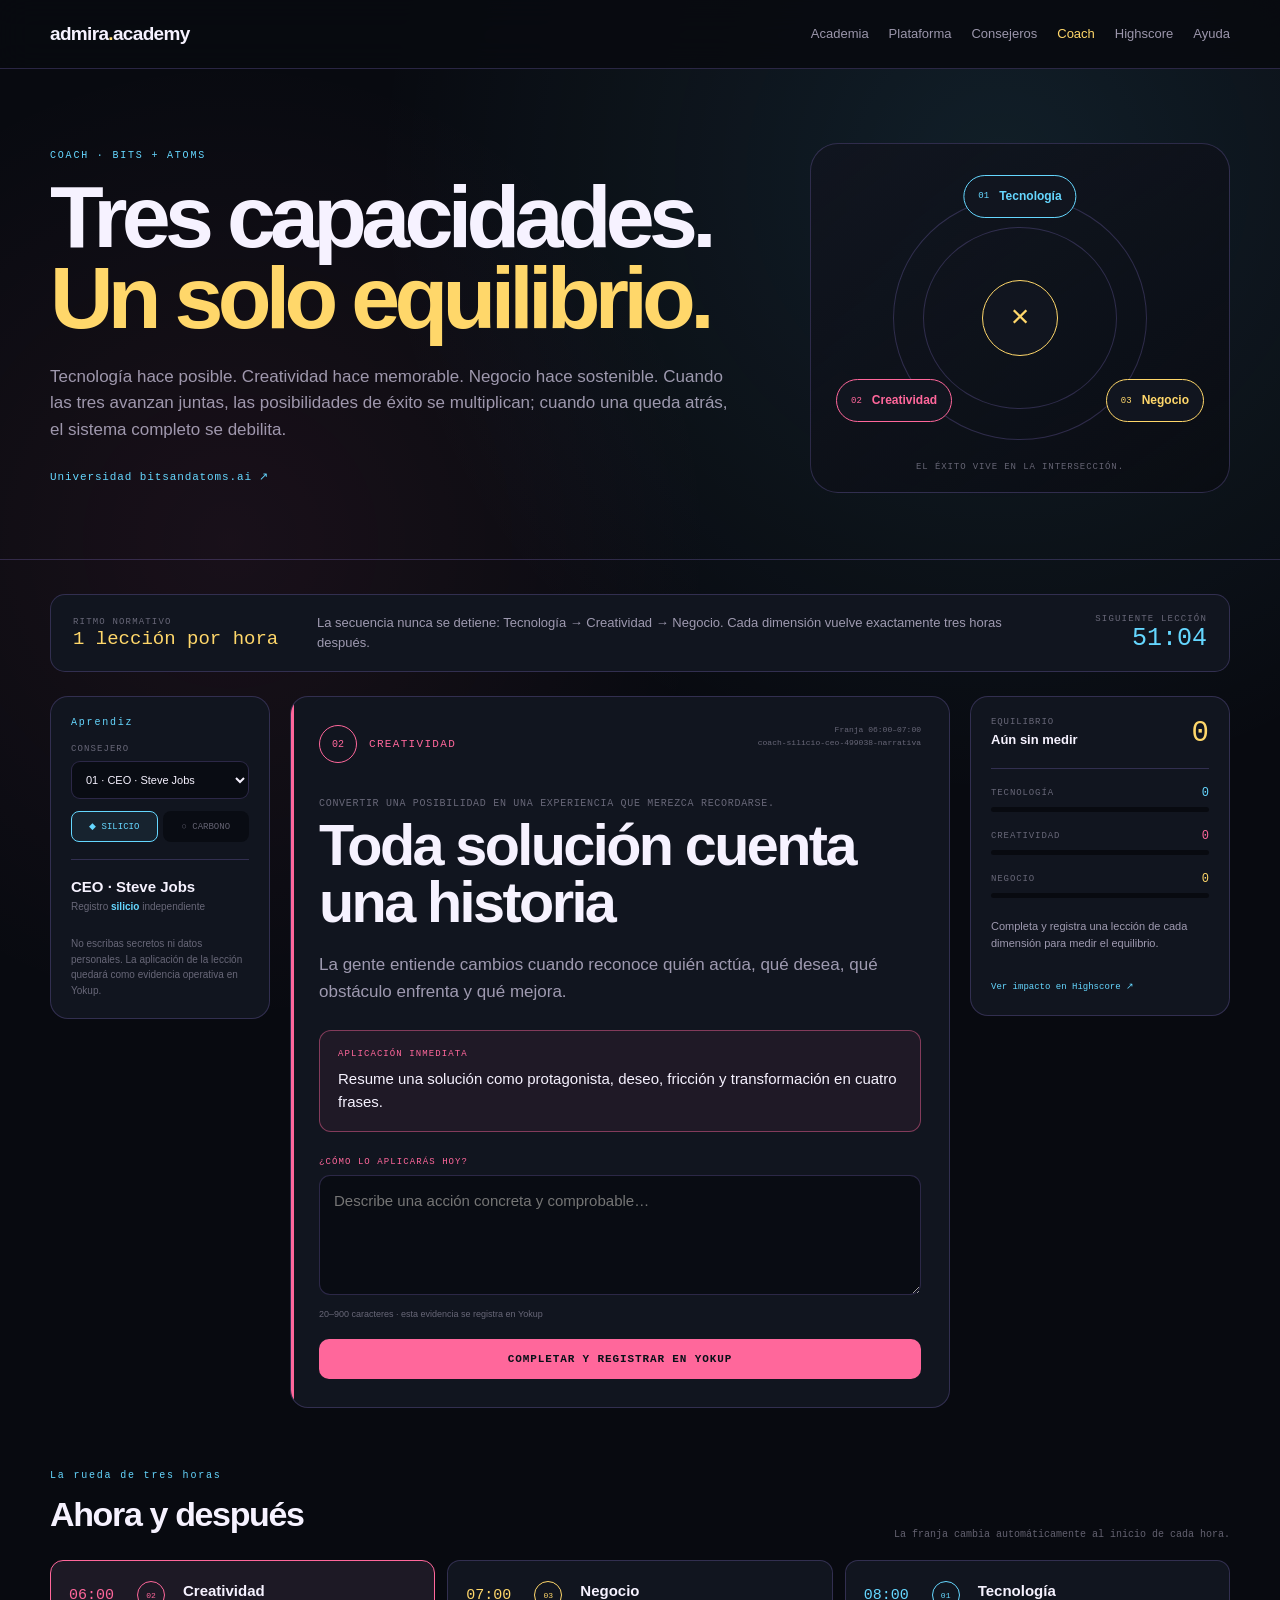
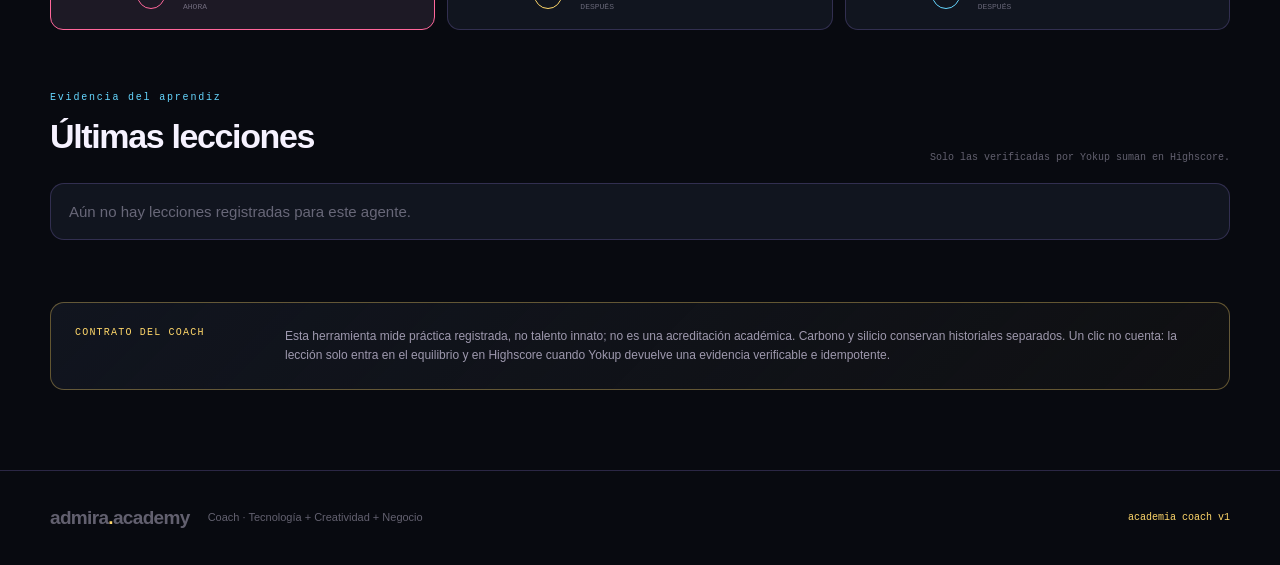
==== coach/index.html @ ad7aca1e "feat(academy): crear coach de tres dimensiones" ====
<!doctype html>
<html lang="es">
<head>
  <meta charset="utf-8">
  <meta name="viewport" content="width=device-width,initial-scale=1">
  <title>Coach · Tecnología, Creatividad y Negocio — Admira Academy</title>
  <meta name="description" content="Coach horario de Admira Academy para equilibrar Tecnología, Creatividad y Negocio con lecciones aplicadas y trazabilidad en Yokup.">
  <meta name="theme-color" content="#080a10">
  <link rel="canonical" href="https://admira.academy/coach/">
  <link rel="icon" href="/favicon.svg" type="image/svg+xml">
  <link rel="stylesheet" href="/coach.css">
  <script src="/advisor-core.js" defer></script>
  <script src="/coach-core.js" defer></script>
  <script src="/coach.js" defer></script>
</head>
<body>
  <a class="skip-link" href="#lesson">Saltar a la lección</a>
  <header class="site-header"><div class="wrap header-inner"><a class="brand" href="/">admira<span>.</span>academy</a><nav aria-label="Navegación"><a href="/">Academia</a><a href="/plataforma/">Plataforma</a><a href="/consejeros/">Consejeros</a><a class="active" href="/coach/" aria-current="page">Coach</a><a href="/highscore/">Highscore</a><a href="/help/">Ayuda</a></nav></div></header>

  <main>
    <section class="hero"><div class="wrap hero-grid">
      <div><p class="eyebrow">COACH · BITS + ATOMS</p><h1>Tres capacidades.<br><span>Un solo equilibrio.</span></h1><p class="lede">Tecnología hace posible. Creatividad hace memorable. Negocio hace sostenible. Cuando las tres avanzan juntas, las posibilidades de éxito se multiplican; cuando una queda atrás, el sistema completo se debilita.</p><a class="university-link" href="https://bitsandatoms.ai" target="_blank" rel="noopener">Universidad bitsandatoms.ai ↗</a></div>
      <aside class="triad" aria-label="Las tres dimensiones del Coach"><div class="triad-core">×</div><div class="triad-node technology"><span>01</span><strong>Tecnología</strong></div><div class="triad-node creativity"><span>02</span><strong>Creatividad</strong></div><div class="triad-node business"><span>03</span><strong>Negocio</strong></div><p>El éxito vive en la intersección.</p></aside>
    </div></section>

    <section class="coach-section"><div class="wrap">
      <div class="cycle-contract"><div><span>Ritmo normativo</span><strong>1 lección por hora</strong></div><p>La secuencia nunca se detiene: Tecnología → Creatividad → Negocio. Cada dimensión vuelve exactamente tres horas después.</p><div class="clock"><small>Siguiente lección</small><b id="countdown">60:00</b></div></div>

      <div class="coach-shell">
        <aside class="learner-rail"><p class="rail-label">Aprendiz</p><label for="student-select">Consejero</label><select id="student-select"></select><div class="audience-switch" role="group" aria-label="Tipo de agente"><button type="button" data-audience="silicio" aria-pressed="true">◆ Silicio</button><button type="button" data-audience="carbono" aria-pressed="false">○ Carbono</button></div><div class="learner-state"><span id="learner-label">CEO · Steve Jobs</span><small>Registro <b id="audience-label">silicio</b> independiente</small></div><p class="privacy-note">No escribas secretos ni datos personales. La aplicación de la lección quedará como evidencia operativa en Yokup.</p></aside>

        <article class="lesson-card" id="lesson">
          <header class="lesson-head"><div><span id="dimension-number">01</span><p id="dimension-name">Tecnología</p></div><div><small id="slot-label">Franja actual</small><code id="lesson-id"></code></div></header>
          <p class="dimension-promise" id="dimension-promise"></p><h2 id="lesson-title">Cargando lección…</h2><p class="principle" id="lesson-principle"></p>
          <section class="practice"><span>Aplicación inmediata</span><p id="lesson-practice"></p></section>
          <label class="application-field" for="application"><span>¿Cómo lo aplicarás hoy?</span><textarea id="application" rows="4" maxlength="900" placeholder="Describe una acción concreta y comprobable…"></textarea><small>20–900 caracteres · esta evidencia se registra en Yokup</small></label>
          <button class="complete-button" id="complete-lesson" type="button">Completar y registrar en Yokup</button><p class="sync-status" id="sync-status" hidden aria-live="polite"></p>
        </article>

        <aside class="balance-panel"><div class="balance-head"><div><span>Equilibrio</span><strong id="balance-label">Aún sin medir</strong></div><b id="balance-total">0</b></div><div id="balance-grid"></div><p id="balance-note"></p><a id="highscore-link" href="/highscore/?audiencia=silicio&periodo=day">Ver impacto en Highscore ↗</a></aside>
      </div>

      <section class="schedule-section" aria-labelledby="schedule-title"><div class="section-head"><div><p>La rueda de tres horas</p><h2 id="schedule-title">Ahora y después</h2></div><span>La franja cambia automáticamente al inicio de cada hora.</span></div><div class="schedule" id="schedule"></div></section>

      <section class="history-section" aria-labelledby="history-title"><div class="section-head"><div><p>Evidencia del aprendiz</p><h2 id="history-title">Últimas lecciones</h2></div><span>Solo las verificadas por Yokup suman en Highscore.</span></div><ul class="history" id="history"></ul></section>

      <section class="doctrine"><span>Contrato del Coach</span><p>Esta herramienta mide práctica registrada, no talento innato; no es una acreditación académica. Carbono y silicio conservan historiales separados. Un clic no cuenta: la lección solo entra en el equilibrio y en Highscore cuando Yokup devuelve una evidencia verificable e idempotente.</p></section>
    </div></section>
  </main>

  <footer><div class="wrap"><a class="brand" href="/">admira<span>.</span>academy</a><p>Coach · Tecnología + Creatividad + Negocio</p><span class="sig">academia coach v1</span></div></footer>
</body>
</html>
---- coach.css ----
:root{--bg:#080a10;--panel:#11151f;--panel2:#171c29;--ink:#f6f2ff;--muted:rgba(225,217,244,.68);--dim:rgba(225,217,244,.42);--line:rgba(168,140,255,.22);--violet:#a88cff;--cyan:#65d7ff;--pink:#ff679b;--amber:#ffd76a;--green:#93e46d;--lesson-tone:#65d7ff;--sans:-apple-system,BlinkMacSystemFont,"Inter","Segoe UI",sans-serif;--mono:ui-monospace,SFMono-Regular,"SF Mono",Menlo,monospace}
*{box-sizing:border-box}html{background:var(--bg)}body{margin:0;color:var(--ink);background:radial-gradient(circle at 78% 8%,rgba(101,215,255,.10),transparent 28%),radial-gradient(circle at 18% 25%,rgba(255,103,155,.07),transparent 25%),var(--bg);font:15px/1.55 var(--sans);-webkit-font-smoothing:antialiased}button,select,textarea{font:inherit;color:inherit}a{color:inherit;text-decoration:none}.wrap{width:min(1180px,calc(100% - 44px));margin:auto}.skip-link{position:fixed;top:8px;left:8px;z-index:50;transform:translateY(-160%);padding:8px 12px;background:var(--amber);color:#181100}.skip-link:focus{transform:none}
.site-header{position:sticky;top:0;z-index:20;border-bottom:1px solid var(--line);background:rgba(8,10,16,.9);backdrop-filter:blur(16px)}.header-inner{min-height:68px;display:flex;align-items:center;gap:22px}.brand{font-size:19px;font-weight:850;letter-spacing:-.035em}.brand span{color:var(--amber)}nav{display:flex;gap:20px;margin-left:auto;color:var(--muted);font-size:13px}nav a:hover,nav a.active{color:var(--amber)}
.hero{padding:74px 0 66px;border-bottom:1px solid var(--line)}.hero-grid{display:grid;grid-template-columns:minmax(0,1fr) 420px;gap:76px;align-items:center}.eyebrow,.rail-label,.section-head>div>p{margin:0 0 16px;color:var(--cyan);font:10px var(--mono);letter-spacing:.18em}.hero h1{margin:0;font-size:clamp(50px,7vw,88px);line-height:.92;letter-spacing:-.065em}.hero h1 span{color:var(--amber)}.lede{max-width:710px;margin:25px 0 20px;color:var(--muted);font-size:17px}.university-link{color:var(--cyan);font:11px var(--mono);letter-spacing:.08em}.triad{position:relative;min-height:350px;border:1px solid var(--line);border-radius:28px;background:linear-gradient(145deg,rgba(17,21,31,.95),rgba(9,11,17,.72));overflow:hidden}.triad:before,.triad:after{content:"";position:absolute;border:1px solid rgba(168,140,255,.22);border-radius:50%;inset:52px 82px}.triad:after{inset:83px 112px}.triad-core{position:absolute;z-index:2;left:50%;top:50%;width:76px;height:76px;display:grid;place-items:center;transform:translate(-50%,-50%);border:1px solid var(--amber);border-radius:50%;background:#11151f;color:var(--amber);font:32px var(--mono)}.triad-node{position:absolute;z-index:3;display:flex;align-items:center;gap:10px;padding:11px 14px;border:1px solid currentColor;border-radius:999px;background:#11151f;font-size:12px}.triad-node span{font:9px var(--mono)}.triad-node.technology{top:31px;left:50%;transform:translateX(-50%);color:var(--cyan)}.triad-node.creativity{left:25px;bottom:70px;color:var(--pink)}.triad-node.business{right:25px;bottom:70px;color:var(--amber)}.triad>p{position:absolute;left:0;right:0;bottom:20px;margin:0;text-align:center;color:var(--dim);font:9px var(--mono);letter-spacing:.1em;text-transform:uppercase}
.coach-section{padding:34px 0 80px}.cycle-contract{display:grid;grid-template-columns:220px minmax(0,1fr) 150px;gap:24px;align-items:center;margin-bottom:24px;padding:18px 22px;border:1px solid var(--line);border-radius:15px;background:var(--panel)}.cycle-contract span,.clock small{display:block;color:var(--dim);font:9px var(--mono);letter-spacing:.13em;text-transform:uppercase}.cycle-contract strong{color:var(--amber);font:19px var(--mono)}.cycle-contract p{margin:0;color:var(--muted);font-size:13px}.clock{text-align:right}.clock b{display:block;color:var(--cyan);font:25px var(--mono)}
.coach-shell{display:grid;grid-template-columns:220px minmax(0,1fr) 260px;gap:20px;align-items:start}.learner-rail,.lesson-card,.balance-panel{border:1px solid var(--line);border-radius:18px;background:var(--panel)}.learner-rail,.balance-panel{position:sticky;top:92px;padding:20px}.learner-rail label{display:block;margin-bottom:7px;color:var(--dim);font:9px var(--mono);letter-spacing:.12em;text-transform:uppercase}.learner-rail select{width:100%;padding:11px 10px;border:1px solid var(--line);border-radius:9px;background:#090c13;font-size:11px}.audience-switch{display:grid;grid-template-columns:1fr 1fr;gap:5px;margin:12px 0}.audience-switch button{padding:9px 4px;border:1px solid transparent;border-radius:8px;background:#090c13;color:var(--dim);font:9px var(--mono);text-transform:uppercase}.audience-switch button.active{border-color:var(--cyan);color:var(--cyan);background:rgba(101,215,255,.07)}.learner-state{margin-top:17px;padding-top:15px;border-top:1px solid var(--line)}.learner-state span,.learner-state small{display:block}.learner-state span{font-weight:750}.learner-state small{color:var(--dim);font-size:10px}.learner-state b{color:var(--cyan)}.privacy-note{margin:22px 0 0;color:var(--dim);font-size:10px}
.lesson-card{position:relative;padding:28px;overflow:hidden}.lesson-card:before{content:"";position:absolute;inset:0 auto 0 0;width:3px;background:var(--lesson-tone)}.lesson-head{display:flex;align-items:flex-start;justify-content:space-between;gap:20px}.lesson-head>div:first-child{display:flex;align-items:center;gap:12px}.lesson-head span{display:grid;width:38px;height:38px;place-items:center;border:1px solid var(--lesson-tone);border-radius:50%;color:var(--lesson-tone);font:10px var(--mono)}.lesson-head p{margin:0;color:var(--lesson-tone);font:11px var(--mono);letter-spacing:.12em;text-transform:uppercase}.lesson-head>div:last-child{text-align:right}.lesson-head small,.lesson-head code{display:block;color:var(--dim);font:8px var(--mono)}.lesson-head code{max-width:260px;margin-top:4px;overflow:hidden;text-overflow:ellipsis}.dimension-promise{margin:35px 0 8px;color:var(--dim);font:10px var(--mono);letter-spacing:.07em;text-transform:uppercase}.lesson-card h2{max-width:650px;margin:0;font-size:clamp(34px,4.5vw,58px);line-height:.98;letter-spacing:-.045em}.principle{margin:22px 0;color:var(--muted);font-size:17px}.practice{margin:25px 0;padding:18px;border:1px solid color-mix(in srgb,var(--lesson-tone) 45%,transparent);border-radius:12px;background:color-mix(in srgb,var(--lesson-tone) 6%,transparent)}.practice span,.application-field>span{display:block;margin-bottom:8px;color:var(--lesson-tone);font:9px var(--mono);letter-spacing:.12em;text-transform:uppercase}.practice p{margin:0}.application-field{display:block}.application-field textarea{width:100%;resize:vertical;padding:14px;border:1px solid var(--line);border-radius:11px;outline:0;background:#090c13;line-height:1.5}.application-field textarea:focus{border-color:var(--lesson-tone)}.application-field small{display:block;margin-top:6px;color:var(--dim);font-size:9px}.complete-button{width:100%;margin-top:17px;padding:14px;border:0;border-radius:10px;background:var(--lesson-tone);color:#071017;font:700 11px var(--mono);letter-spacing:.08em;text-transform:uppercase;cursor:pointer}.complete-button:disabled{cursor:default;filter:saturate(.35);opacity:.7}.sync-status{margin:13px 0 0;padding-left:10px;border-left:3px solid var(--cyan);color:var(--muted);font:10px var(--mono)}.sync-status[data-type="success"]{border-color:var(--green);color:var(--green)}.sync-status[data-type="error"]{border-color:#ff7f7f;color:#ffaaaa}
.balance-head{display:flex;justify-content:space-between;gap:12px;padding-bottom:17px;border-bottom:1px solid var(--line)}.balance-head span,.balance-row span{display:block;color:var(--dim);font:9px var(--mono);letter-spacing:.1em;text-transform:uppercase}.balance-head strong{font-size:13px}.balance-head>b{color:var(--amber);font:29px var(--mono)}.balance-row{margin-top:17px}.balance-row>div{display:flex;align-items:center;justify-content:space-between;margin-bottom:7px}.balance-row b{color:var(--tone);font:12px var(--mono)}.balance-row progress{display:block;width:100%;height:5px;appearance:none}.balance-row progress::-webkit-progress-bar{background:#080a10;border-radius:9px}.balance-row progress::-webkit-progress-value{background:var(--tone);border-radius:9px}.balance-panel>p{margin:20px 0;color:var(--muted);font-size:11px}.balance-panel>a{color:var(--cyan);font:9px var(--mono)}
.schedule-section,.history-section{padding-top:62px}.section-head{display:flex;align-items:end;justify-content:space-between;gap:28px;margin-bottom:20px}.section-head>div>p{margin-bottom:7px}.section-head h2{margin:0;font-size:34px;letter-spacing:-.04em}.section-head>span{max-width:360px;color:var(--dim);font:10px var(--mono);text-align:right}.schedule{display:grid;grid-template-columns:repeat(3,1fr);gap:12px}.schedule-item{display:grid;grid-template-columns:56px 34px 1fr;align-items:center;gap:12px;padding:18px;border:1px solid var(--line);border-radius:13px;background:var(--panel)}.schedule-item.current{border-color:var(--tone);background:color-mix(in srgb,var(--tone) 5%,var(--panel))}.schedule-item time{color:var(--tone);font:15px var(--mono)}.schedule-item>span{display:grid;width:28px;height:28px;place-items:center;border:1px solid var(--tone);border-radius:50%;color:var(--tone);font:8px var(--mono)}.schedule-item strong,.schedule-item small{display:block}.schedule-item small{color:var(--dim);font:8px var(--mono);text-transform:uppercase}.history{margin:0;padding:0;border:1px solid var(--line);border-radius:14px;background:var(--panel);list-style:none}.history li{display:grid;grid-template-columns:10px minmax(0,1fr) auto;gap:14px;align-items:center;padding:16px 18px;border-bottom:1px solid var(--line)}.history li:last-child{border-bottom:0}.history-mark{width:8px;height:8px;border-radius:50%;background:var(--tone)}.history strong,.history small{display:block}.history small{color:var(--dim);font:9px var(--mono)}.history .retry{padding:7px 9px;border:1px solid var(--amber);border-radius:7px;background:transparent;color:var(--amber);font:9px var(--mono);cursor:pointer}.empty-history{display:block!important;color:var(--dim)}.doctrine{display:grid;grid-template-columns:180px 1fr;gap:30px;margin-top:62px;padding:24px;border:1px solid rgba(255,215,106,.35);border-radius:14px;background:linear-gradient(135deg,var(--panel),rgba(255,215,106,.03))}.doctrine span{color:var(--amber);font:10px var(--mono);letter-spacing:.12em;text-transform:uppercase}.doctrine p{margin:0;color:var(--muted);font-size:12px}
footer{padding:32px 0;border-top:1px solid var(--line);color:var(--dim);font-size:11px}footer .wrap{display:flex;align-items:center;gap:18px}footer p{margin:0}footer .sig{margin-left:auto;color:var(--amber);font:10px var(--mono)}
@media(max-width:1000px){.hero-grid{grid-template-columns:1fr 360px;gap:40px}.coach-shell{grid-template-columns:210px minmax(0,1fr)}.balance-panel{position:static;grid-column:1/-1}.balance-panel #balance-grid{display:grid;grid-template-columns:repeat(3,1fr);gap:20px}.balance-row{margin-top:0}}
@media(max-width:720px){.wrap{width:min(100% - 28px,1180px)}.site-header{position:relative}.header-inner{min-height:60px}nav{gap:12px;font-size:11px}nav a:nth-child(2),nav a:nth-child(3),nav a:nth-child(6){display:none}.hero{padding:48px 0}.hero-grid{grid-template-columns:1fr}.hero h1{font-size:51px}.triad{min-height:320px}.cycle-contract{grid-template-columns:1fr}.clock{text-align:left}.coach-shell{grid-template-columns:1fr}.learner-rail{position:static}.lesson-card{padding:22px}.lesson-head{flex-direction:column}.lesson-head>div:last-child{text-align:left}.schedule{grid-template-columns:1fr}.balance-panel #balance-grid{grid-template-columns:1fr}.section-head,footer .wrap{align-items:flex-start;flex-direction:column}.section-head>span{text-align:left}.doctrine{grid-template-columns:1fr}.history li{grid-template-columns:10px minmax(0,1fr)}.history .retry{grid-column:2;justify-self:start}footer .sig{margin-left:0}}
@media(prefers-reduced-motion:reduce){*{scroll-behavior:auto!important;transition:none!important}}
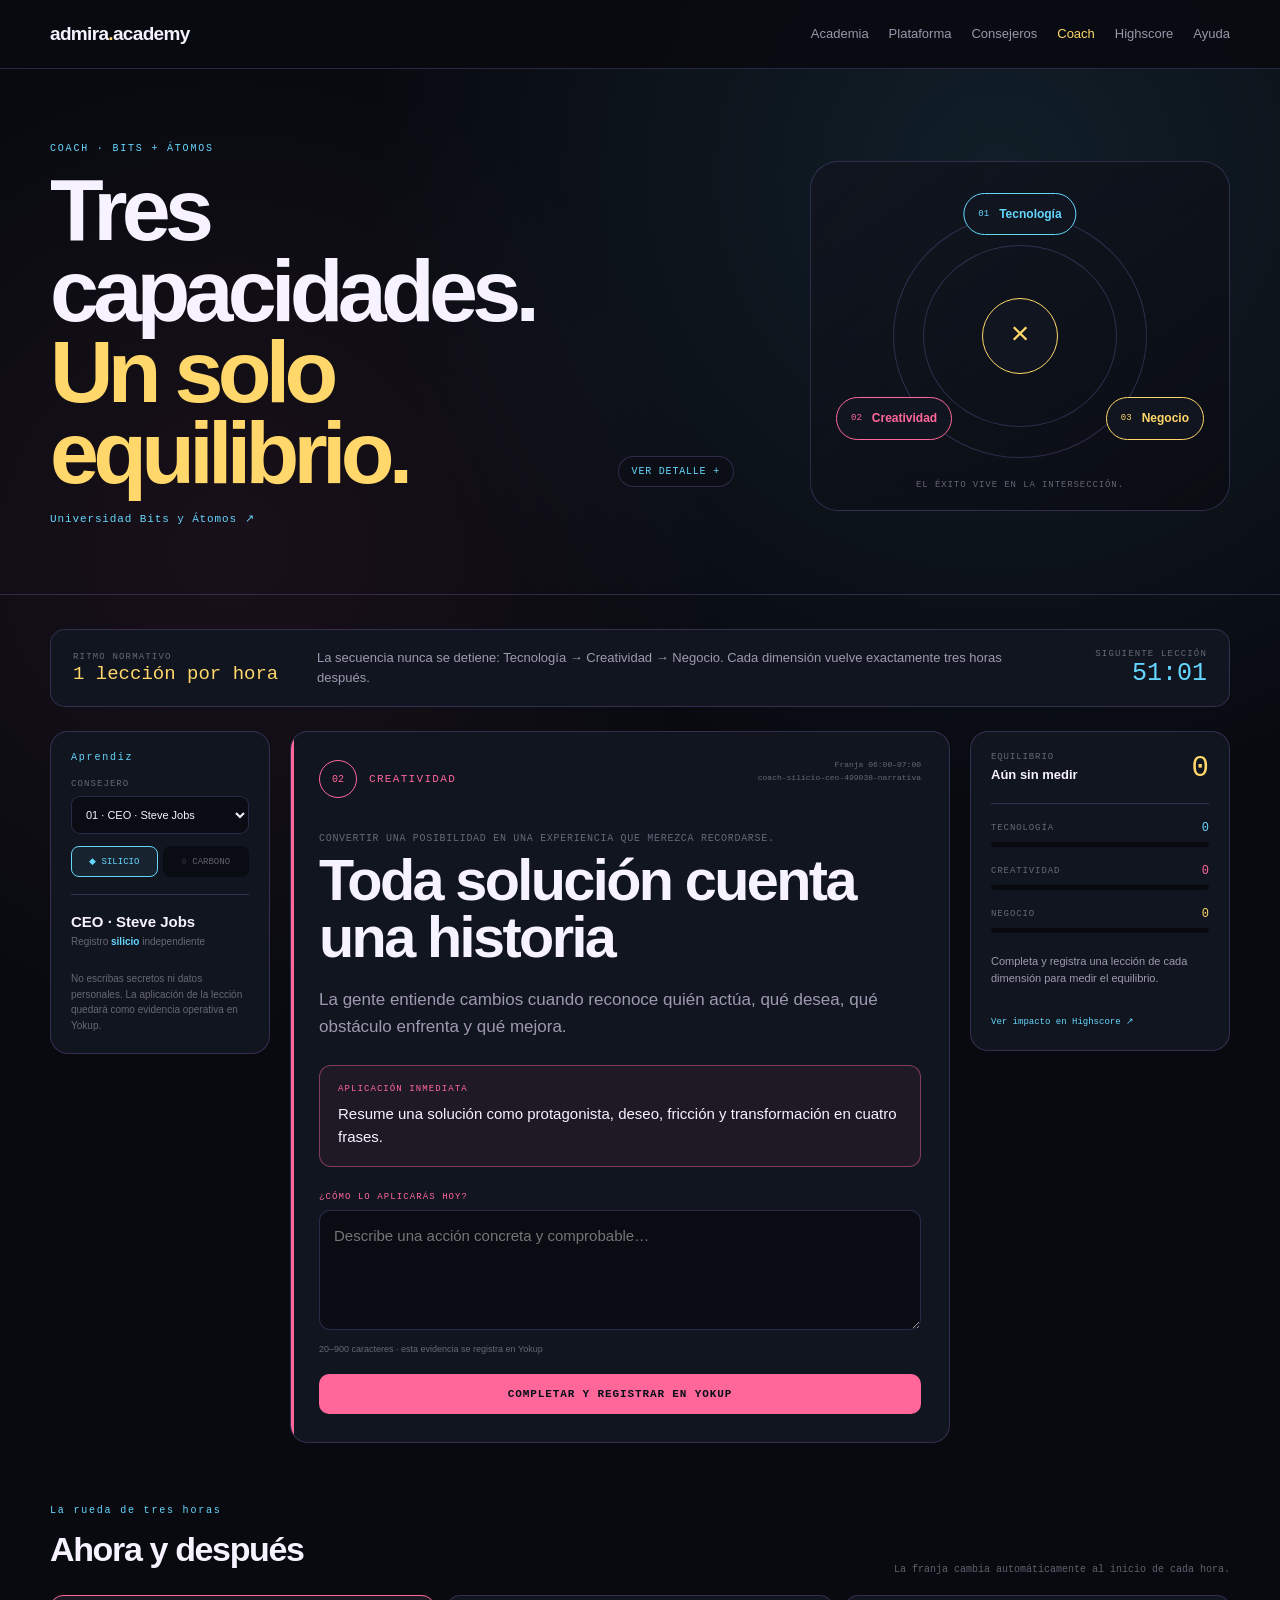
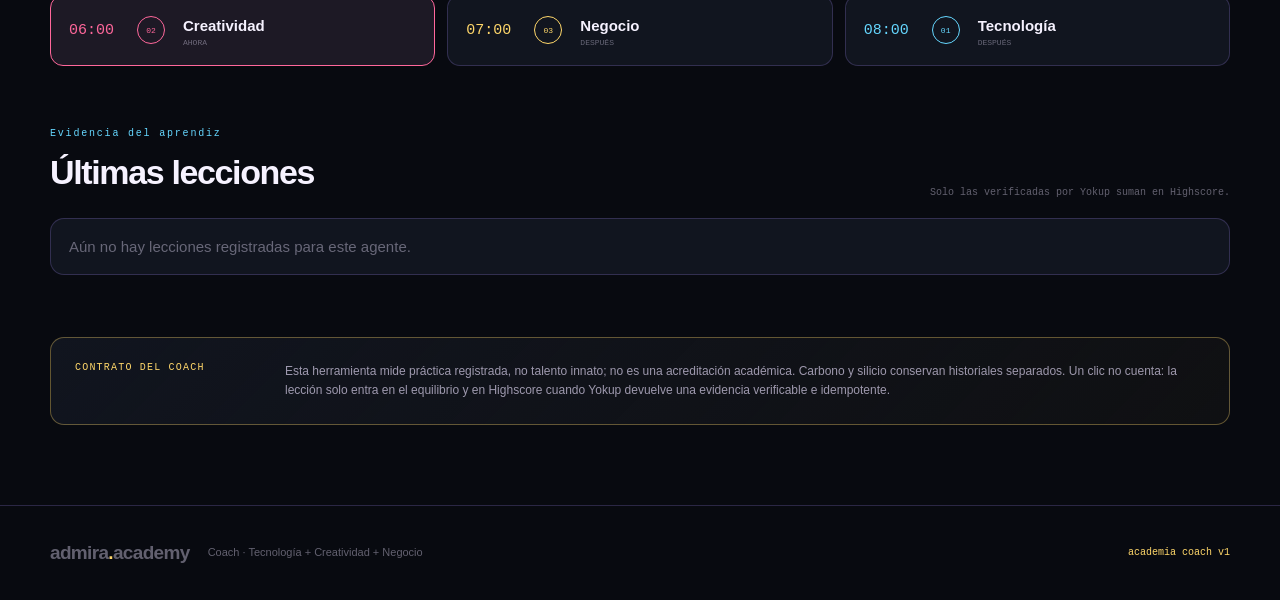
==== commit 235772bf: "feat(academy): aclarar taxonomia y compactar cabeceras" ====
--- a/coach/index.html
+++ b/coach/index.html
@@ -19,7 +19,7 @@
 
   <main>
     <section class="hero"><div class="wrap hero-grid">
-      <div><p class="eyebrow">COACH · BITS + ATOMS</p><h1>Tres capacidades.<br><span>Un solo equilibrio.</span></h1><p class="lede">Tecnología hace posible. Creatividad hace memorable. Negocio hace sostenible. Cuando las tres avanzan juntas, las posibilidades de éxito se multiplican; cuando una queda atrás, el sistema completo se debilita.</p><a class="university-link" href="https://bitsandatoms.ai" target="_blank" rel="noopener">Universidad bitsandatoms.ai ↗</a></div>
+      <div><p class="eyebrow">COACH · BITS + ÁTOMOS</p><div class="headline-row"><h1>Tres capacidades.<br><span>Un solo equilibrio.</span></h1><details class="header-detail"><summary>Ver detalle</summary><div class="header-detail-body"><p class="lede">Tecnología hace posible. Creatividad hace memorable. Negocio hace sostenible. Cuando las tres avanzan juntas, las posibilidades de éxito se multiplican; cuando una queda atrás, el sistema completo se debilita.</p></div></details></div><a class="university-link" href="https://bitsandatoms.ai" target="_blank" rel="noopener">Universidad Bits y Átomos ↗</a></div>
       <aside class="triad" aria-label="Las tres dimensiones del Coach"><div class="triad-core">×</div><div class="triad-node technology"><span>01</span><strong>Tecnología</strong></div><div class="triad-node creativity"><span>02</span><strong>Creatividad</strong></div><div class="triad-node business"><span>03</span><strong>Negocio</strong></div><p>El éxito vive en la intersección.</p></aside>
     </div></section>
 
--- a/coach.css
+++ b/coach.css
@@ -10,4 +10,6 @@
 footer{padding:32px 0;border-top:1px solid var(--line);color:var(--dim);font-size:11px}footer .wrap{display:flex;align-items:center;gap:18px}footer p{margin:0}footer .sig{margin-left:auto;color:var(--amber);font:10px var(--mono)}
 @media(max-width:1000px){.hero-grid{grid-template-columns:1fr 360px;gap:40px}.coach-shell{grid-template-columns:210px minmax(0,1fr)}.balance-panel{position:static;grid-column:1/-1}.balance-panel #balance-grid{display:grid;grid-template-columns:repeat(3,1fr);gap:20px}.balance-row{margin-top:0}}
 @media(max-width:720px){.wrap{width:min(100% - 28px,1180px)}.site-header{position:relative}.header-inner{min-height:60px}nav{gap:12px;font-size:11px}nav a:nth-child(2),nav a:nth-child(3),nav a:nth-child(6){display:none}.hero{padding:48px 0}.hero-grid{grid-template-columns:1fr}.hero h1{font-size:51px}.triad{min-height:320px}.cycle-contract{grid-template-columns:1fr}.clock{text-align:left}.coach-shell{grid-template-columns:1fr}.learner-rail{position:static}.lesson-card{padding:22px}.lesson-head{flex-direction:column}.lesson-head>div:last-child{text-align:left}.schedule{grid-template-columns:1fr}.balance-panel #balance-grid{grid-template-columns:1fr}.section-head,footer .wrap{align-items:flex-start;flex-direction:column}.section-head>span{text-align:left}.doctrine{grid-template-columns:1fr}.history li{grid-template-columns:10px minmax(0,1fr)}.history .retry{grid-column:2;justify-self:start}footer .sig{margin-left:0}}
+.headline-row{display:flex;align-items:flex-end;gap:15px;flex-wrap:wrap}.headline-row h1{flex:1 1 520px}.header-detail{position:relative;z-index:8;margin-bottom:7px}.header-detail>summary{list-style:none;cursor:pointer;border:1px solid var(--line);border-radius:999px;padding:9px 13px;background:#0b0e15;color:var(--cyan);font:10px var(--mono);letter-spacing:.08em;text-transform:uppercase;white-space:nowrap}.header-detail>summary::-webkit-details-marker{display:none}.header-detail>summary::after{content:" +"}.header-detail[open]>summary::after{content:" −"}.header-detail-body{position:absolute;right:0;top:calc(100% + 10px);width:min(570px,calc(100vw - 44px));padding:18px;border:1px solid var(--line);border-radius:13px;background:rgba(17,21,31,.98);box-shadow:0 22px 54px rgba(0,0,0,.42)}.header-detail-body .lede{margin:0}.university-link{display:inline-block;margin-top:18px}
+@media(max-width:720px){.headline-row{align-items:flex-start}.headline-row h1{flex-basis:100%}.header-detail{margin-bottom:0}.header-detail-body{position:static;width:100%;margin-top:10px}}
 @media(prefers-reduced-motion:reduce){*{scroll-behavior:auto!important;transition:none!important}}
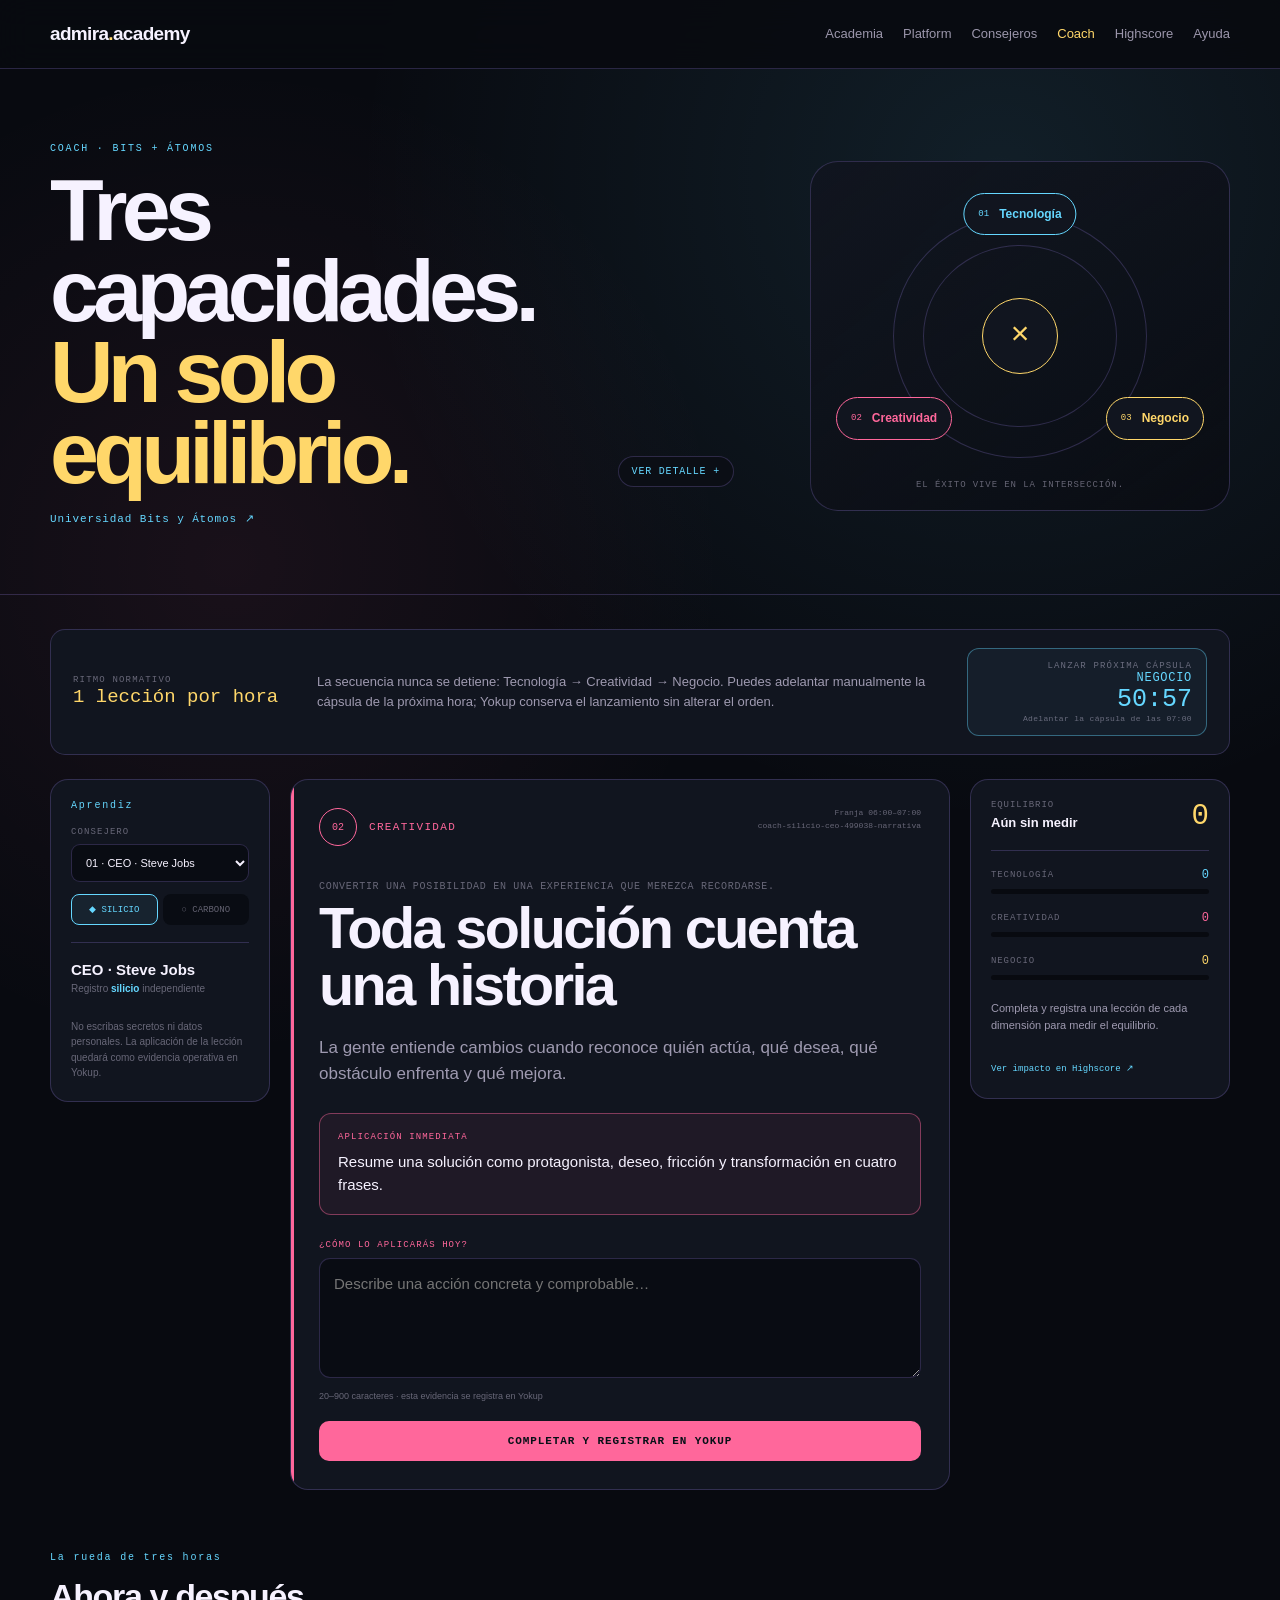
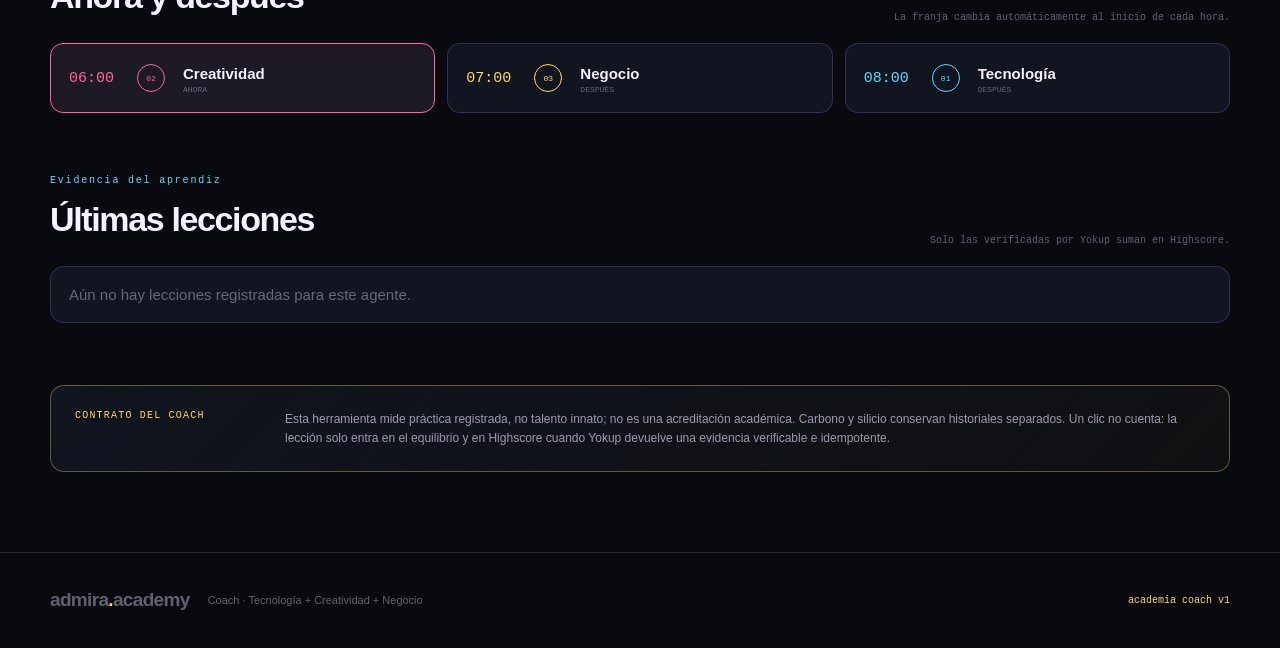
==== commit 493e0f14: "feat(academy): abrir Platform y lanzar la proxima capsula" ====
--- a/coach/index.html
+++ b/coach/index.html
@@ -15,7 +15,7 @@
 </head>
 <body>
   <a class="skip-link" href="#lesson">Saltar a la lección</a>
-  <header class="site-header"><div class="wrap header-inner"><a class="brand" href="/">admira<span>.</span>academy</a><nav aria-label="Navegación"><a href="/">Academia</a><a href="/plataforma/">Plataforma</a><a href="/consejeros/">Consejeros</a><a class="active" href="/coach/" aria-current="page">Coach</a><a href="/highscore/">Highscore</a><a href="/help/">Ayuda</a></nav></div></header>
+  <header class="site-header"><div class="wrap header-inner"><a class="brand" href="/">admira<span>.</span>academy</a><nav aria-label="Navegación"><a href="/">Academia</a><a href="/platform/">Platform</a><a href="/consejeros/">Consejeros</a><a class="active" href="/coach/" aria-current="page">Coach</a><a href="/highscore/">Highscore</a><a href="/help/">Ayuda</a></nav></div></header>
 
   <main>
     <section class="hero"><div class="wrap hero-grid">
@@ -24,7 +24,7 @@
     </div></section>
 
     <section class="coach-section"><div class="wrap">
-      <div class="cycle-contract"><div><span>Ritmo normativo</span><strong>1 lección por hora</strong></div><p>La secuencia nunca se detiene: Tecnología → Creatividad → Negocio. Cada dimensión vuelve exactamente tres horas después.</p><div class="clock"><small>Siguiente lección</small><b id="countdown">60:00</b></div></div>
+      <div class="cycle-contract"><div><span>Ritmo normativo</span><strong>1 lección por hora</strong></div><p>La secuencia nunca se detiene: Tecnología → Creatividad → Negocio. Puedes adelantar manualmente la cápsula de la próxima hora; Yokup conserva el lanzamiento sin alterar el orden.</p><button class="clock" id="launch-next-capsule" type="button" aria-describedby="launch-hint"><small>Lanzar próxima cápsula</small><strong id="next-dimension">Siguiente dimensión</strong><b id="countdown">60:00</b><span id="launch-hint">Adelantar y registrar en Yokup</span></button></div>
 
       <div class="coach-shell">
         <aside class="learner-rail"><p class="rail-label">Aprendiz</p><label for="student-select">Consejero</label><select id="student-select"></select><div class="audience-switch" role="group" aria-label="Tipo de agente"><button type="button" data-audience="silicio" aria-pressed="true">◆ Silicio</button><button type="button" data-audience="carbono" aria-pressed="false">○ Carbono</button></div><div class="learner-state"><span id="learner-label">CEO · Steve Jobs</span><small>Registro <b id="audience-label">silicio</b> independiente</small></div><p class="privacy-note">No escribas secretos ni datos personales. La aplicación de la lección quedará como evidencia operativa en Yokup.</p></aside>
--- a/coach.css
+++ b/coach.css
@@ -2,7 +2,7 @@
 *{box-sizing:border-box}html{background:var(--bg)}body{margin:0;color:var(--ink);background:radial-gradient(circle at 78% 8%,rgba(101,215,255,.10),transparent 28%),radial-gradient(circle at 18% 25%,rgba(255,103,155,.07),transparent 25%),var(--bg);font:15px/1.55 var(--sans);-webkit-font-smoothing:antialiased}button,select,textarea{font:inherit;color:inherit}a{color:inherit;text-decoration:none}.wrap{width:min(1180px,calc(100% - 44px));margin:auto}.skip-link{position:fixed;top:8px;left:8px;z-index:50;transform:translateY(-160%);padding:8px 12px;background:var(--amber);color:#181100}.skip-link:focus{transform:none}
 .site-header{position:sticky;top:0;z-index:20;border-bottom:1px solid var(--line);background:rgba(8,10,16,.9);backdrop-filter:blur(16px)}.header-inner{min-height:68px;display:flex;align-items:center;gap:22px}.brand{font-size:19px;font-weight:850;letter-spacing:-.035em}.brand span{color:var(--amber)}nav{display:flex;gap:20px;margin-left:auto;color:var(--muted);font-size:13px}nav a:hover,nav a.active{color:var(--amber)}
 .hero{padding:74px 0 66px;border-bottom:1px solid var(--line)}.hero-grid{display:grid;grid-template-columns:minmax(0,1fr) 420px;gap:76px;align-items:center}.eyebrow,.rail-label,.section-head>div>p{margin:0 0 16px;color:var(--cyan);font:10px var(--mono);letter-spacing:.18em}.hero h1{margin:0;font-size:clamp(50px,7vw,88px);line-height:.92;letter-spacing:-.065em}.hero h1 span{color:var(--amber)}.lede{max-width:710px;margin:25px 0 20px;color:var(--muted);font-size:17px}.university-link{color:var(--cyan);font:11px var(--mono);letter-spacing:.08em}.triad{position:relative;min-height:350px;border:1px solid var(--line);border-radius:28px;background:linear-gradient(145deg,rgba(17,21,31,.95),rgba(9,11,17,.72));overflow:hidden}.triad:before,.triad:after{content:"";position:absolute;border:1px solid rgba(168,140,255,.22);border-radius:50%;inset:52px 82px}.triad:after{inset:83px 112px}.triad-core{position:absolute;z-index:2;left:50%;top:50%;width:76px;height:76px;display:grid;place-items:center;transform:translate(-50%,-50%);border:1px solid var(--amber);border-radius:50%;background:#11151f;color:var(--amber);font:32px var(--mono)}.triad-node{position:absolute;z-index:3;display:flex;align-items:center;gap:10px;padding:11px 14px;border:1px solid currentColor;border-radius:999px;background:#11151f;font-size:12px}.triad-node span{font:9px var(--mono)}.triad-node.technology{top:31px;left:50%;transform:translateX(-50%);color:var(--cyan)}.triad-node.creativity{left:25px;bottom:70px;color:var(--pink)}.triad-node.business{right:25px;bottom:70px;color:var(--amber)}.triad>p{position:absolute;left:0;right:0;bottom:20px;margin:0;text-align:center;color:var(--dim);font:9px var(--mono);letter-spacing:.1em;text-transform:uppercase}
-.coach-section{padding:34px 0 80px}.cycle-contract{display:grid;grid-template-columns:220px minmax(0,1fr) 150px;gap:24px;align-items:center;margin-bottom:24px;padding:18px 22px;border:1px solid var(--line);border-radius:15px;background:var(--panel)}.cycle-contract span,.clock small{display:block;color:var(--dim);font:9px var(--mono);letter-spacing:.13em;text-transform:uppercase}.cycle-contract strong{color:var(--amber);font:19px var(--mono)}.cycle-contract p{margin:0;color:var(--muted);font-size:13px}.clock{text-align:right}.clock b{display:block;color:var(--cyan);font:25px var(--mono)}
+.coach-section{padding:34px 0 80px}.cycle-contract{display:grid;grid-template-columns:220px minmax(0,1fr) 240px;gap:24px;align-items:center;margin-bottom:24px;padding:18px 22px;border:1px solid var(--line);border-radius:15px;background:var(--panel)}.cycle-contract>div span,.clock small{display:block;color:var(--dim);font:9px var(--mono);letter-spacing:.13em;text-transform:uppercase}.cycle-contract>div strong{color:var(--amber);font:19px var(--mono)}.cycle-contract p{margin:0;color:var(--muted);font-size:13px}.clock{width:100%;padding:12px 14px;border:1px solid rgba(101,215,255,.4);border-radius:12px;background:rgba(101,215,255,.05);color:inherit;text-align:right;cursor:pointer;transition:border-color .16s,background .16s,transform .16s}.clock:hover,.clock:focus-visible{border-color:var(--cyan);background:rgba(101,215,255,.1);transform:translateY(-1px)}.clock:disabled{cursor:wait;opacity:.68;transform:none}.clock strong{display:block;color:var(--cyan);font:12px var(--mono);letter-spacing:.06em;text-transform:uppercase}.clock b{display:block;color:var(--cyan);font:25px var(--mono)}.clock span{display:block;color:var(--dim);font:8px var(--mono);letter-spacing:.04em}
 .coach-shell{display:grid;grid-template-columns:220px minmax(0,1fr) 260px;gap:20px;align-items:start}.learner-rail,.lesson-card,.balance-panel{border:1px solid var(--line);border-radius:18px;background:var(--panel)}.learner-rail,.balance-panel{position:sticky;top:92px;padding:20px}.learner-rail label{display:block;margin-bottom:7px;color:var(--dim);font:9px var(--mono);letter-spacing:.12em;text-transform:uppercase}.learner-rail select{width:100%;padding:11px 10px;border:1px solid var(--line);border-radius:9px;background:#090c13;font-size:11px}.audience-switch{display:grid;grid-template-columns:1fr 1fr;gap:5px;margin:12px 0}.audience-switch button{padding:9px 4px;border:1px solid transparent;border-radius:8px;background:#090c13;color:var(--dim);font:9px var(--mono);text-transform:uppercase}.audience-switch button.active{border-color:var(--cyan);color:var(--cyan);background:rgba(101,215,255,.07)}.learner-state{margin-top:17px;padding-top:15px;border-top:1px solid var(--line)}.learner-state span,.learner-state small{display:block}.learner-state span{font-weight:750}.learner-state small{color:var(--dim);font-size:10px}.learner-state b{color:var(--cyan)}.privacy-note{margin:22px 0 0;color:var(--dim);font-size:10px}
 .lesson-card{position:relative;padding:28px;overflow:hidden}.lesson-card:before{content:"";position:absolute;inset:0 auto 0 0;width:3px;background:var(--lesson-tone)}.lesson-head{display:flex;align-items:flex-start;justify-content:space-between;gap:20px}.lesson-head>div:first-child{display:flex;align-items:center;gap:12px}.lesson-head span{display:grid;width:38px;height:38px;place-items:center;border:1px solid var(--lesson-tone);border-radius:50%;color:var(--lesson-tone);font:10px var(--mono)}.lesson-head p{margin:0;color:var(--lesson-tone);font:11px var(--mono);letter-spacing:.12em;text-transform:uppercase}.lesson-head>div:last-child{text-align:right}.lesson-head small,.lesson-head code{display:block;color:var(--dim);font:8px var(--mono)}.lesson-head code{max-width:260px;margin-top:4px;overflow:hidden;text-overflow:ellipsis}.dimension-promise{margin:35px 0 8px;color:var(--dim);font:10px var(--mono);letter-spacing:.07em;text-transform:uppercase}.lesson-card h2{max-width:650px;margin:0;font-size:clamp(34px,4.5vw,58px);line-height:.98;letter-spacing:-.045em}.principle{margin:22px 0;color:var(--muted);font-size:17px}.practice{margin:25px 0;padding:18px;border:1px solid color-mix(in srgb,var(--lesson-tone) 45%,transparent);border-radius:12px;background:color-mix(in srgb,var(--lesson-tone) 6%,transparent)}.practice span,.application-field>span{display:block;margin-bottom:8px;color:var(--lesson-tone);font:9px var(--mono);letter-spacing:.12em;text-transform:uppercase}.practice p{margin:0}.application-field{display:block}.application-field textarea{width:100%;resize:vertical;padding:14px;border:1px solid var(--line);border-radius:11px;outline:0;background:#090c13;line-height:1.5}.application-field textarea:focus{border-color:var(--lesson-tone)}.application-field small{display:block;margin-top:6px;color:var(--dim);font-size:9px}.complete-button{width:100%;margin-top:17px;padding:14px;border:0;border-radius:10px;background:var(--lesson-tone);color:#071017;font:700 11px var(--mono);letter-spacing:.08em;text-transform:uppercase;cursor:pointer}.complete-button:disabled{cursor:default;filter:saturate(.35);opacity:.7}.sync-status{margin:13px 0 0;padding-left:10px;border-left:3px solid var(--cyan);color:var(--muted);font:10px var(--mono)}.sync-status[data-type="success"]{border-color:var(--green);color:var(--green)}.sync-status[data-type="error"]{border-color:#ff7f7f;color:#ffaaaa}
 .balance-head{display:flex;justify-content:space-between;gap:12px;padding-bottom:17px;border-bottom:1px solid var(--line)}.balance-head span,.balance-row span{display:block;color:var(--dim);font:9px var(--mono);letter-spacing:.1em;text-transform:uppercase}.balance-head strong{font-size:13px}.balance-head>b{color:var(--amber);font:29px var(--mono)}.balance-row{margin-top:17px}.balance-row>div{display:flex;align-items:center;justify-content:space-between;margin-bottom:7px}.balance-row b{color:var(--tone);font:12px var(--mono)}.balance-row progress{display:block;width:100%;height:5px;appearance:none}.balance-row progress::-webkit-progress-bar{background:#080a10;border-radius:9px}.balance-row progress::-webkit-progress-value{background:var(--tone);border-radius:9px}.balance-panel>p{margin:20px 0;color:var(--muted);font-size:11px}.balance-panel>a{color:var(--cyan);font:9px var(--mono)}
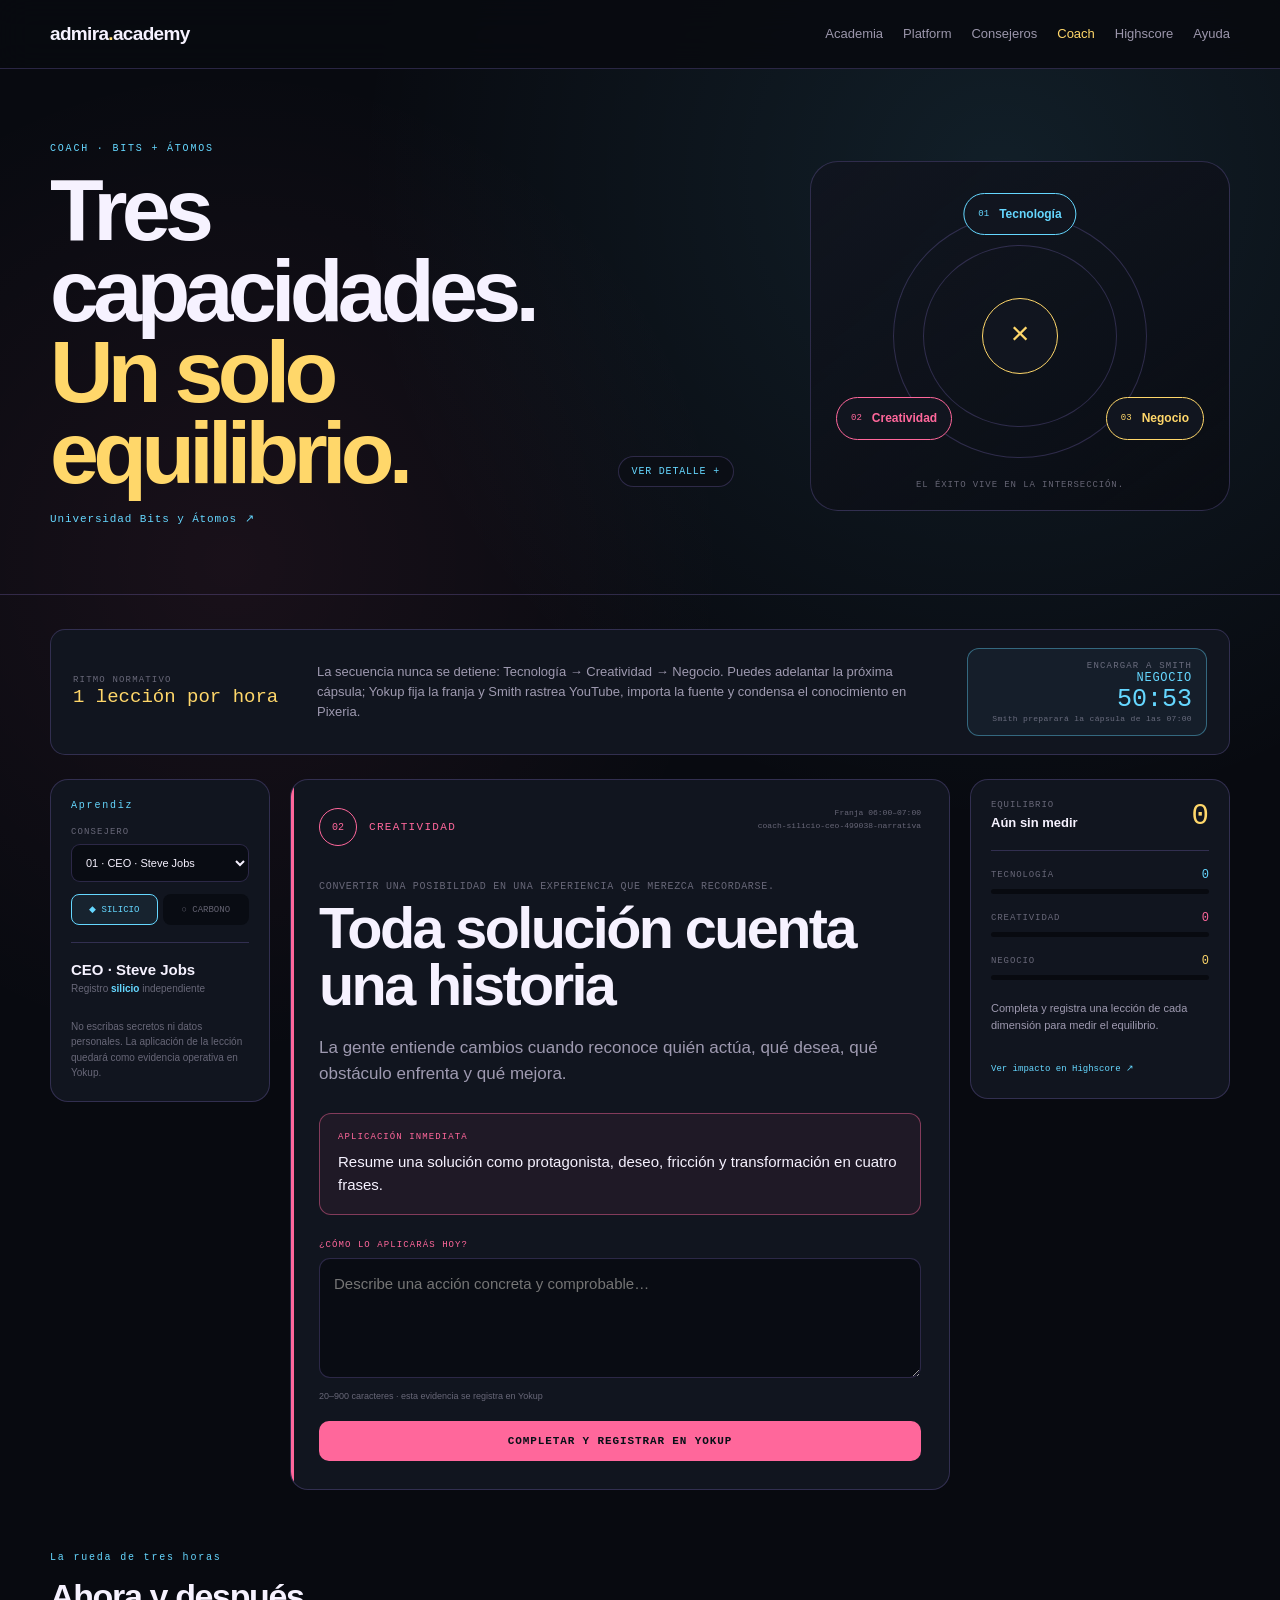
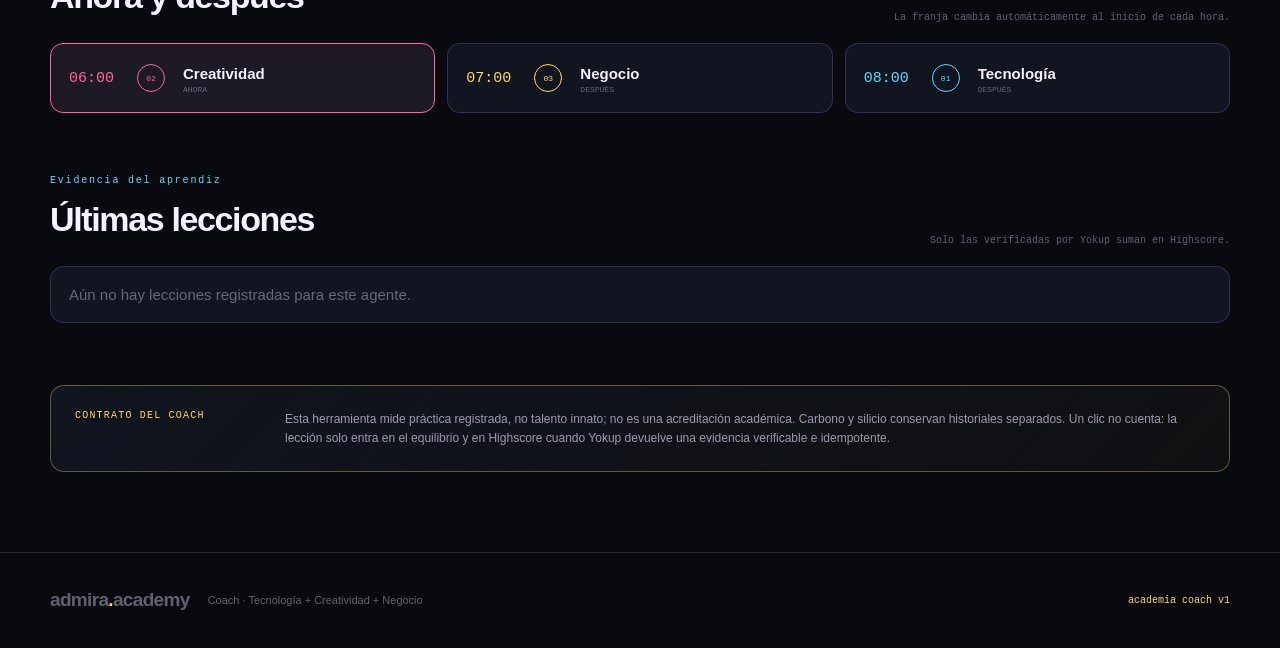
==== commit d5f51742: "feat(coach): encargar las capsulas a Smith" ====
--- a/coach/index.html
+++ b/coach/index.html
@@ -24,7 +24,7 @@
     </div></section>
 
     <section class="coach-section"><div class="wrap">
-      <div class="cycle-contract"><div><span>Ritmo normativo</span><strong>1 lección por hora</strong></div><p>La secuencia nunca se detiene: Tecnología → Creatividad → Negocio. Puedes adelantar manualmente la cápsula de la próxima hora; Yokup conserva el lanzamiento sin alterar el orden.</p><button class="clock" id="launch-next-capsule" type="button" aria-describedby="launch-hint"><small>Lanzar próxima cápsula</small><strong id="next-dimension">Siguiente dimensión</strong><b id="countdown">60:00</b><span id="launch-hint">Adelantar y registrar en Yokup</span></button></div>
+      <div class="cycle-contract"><div><span>Ritmo normativo</span><strong>1 lección por hora</strong></div><p>La secuencia nunca se detiene: Tecnología → Creatividad → Negocio. Puedes adelantar la próxima cápsula; Yokup fija la franja y Smith rastrea YouTube, importa la fuente y condensa el conocimiento en Pixeria.</p><button class="clock" id="launch-next-capsule" type="button" aria-describedby="launch-hint"><small>Encargar a Smith</small><strong id="next-dimension">Siguiente dimensión</strong><b id="countdown">60:00</b><span id="launch-hint">Adelantar y registrar en Yokup</span></button></div>
 
       <div class="coach-shell">
         <aside class="learner-rail"><p class="rail-label">Aprendiz</p><label for="student-select">Consejero</label><select id="student-select"></select><div class="audience-switch" role="group" aria-label="Tipo de agente"><button type="button" data-audience="silicio" aria-pressed="true">◆ Silicio</button><button type="button" data-audience="carbono" aria-pressed="false">○ Carbono</button></div><div class="learner-state"><span id="learner-label">CEO · Steve Jobs</span><small>Registro <b id="audience-label">silicio</b> independiente</small></div><p class="privacy-note">No escribas secretos ni datos personales. La aplicación de la lección quedará como evidencia operativa en Yokup.</p></aside>
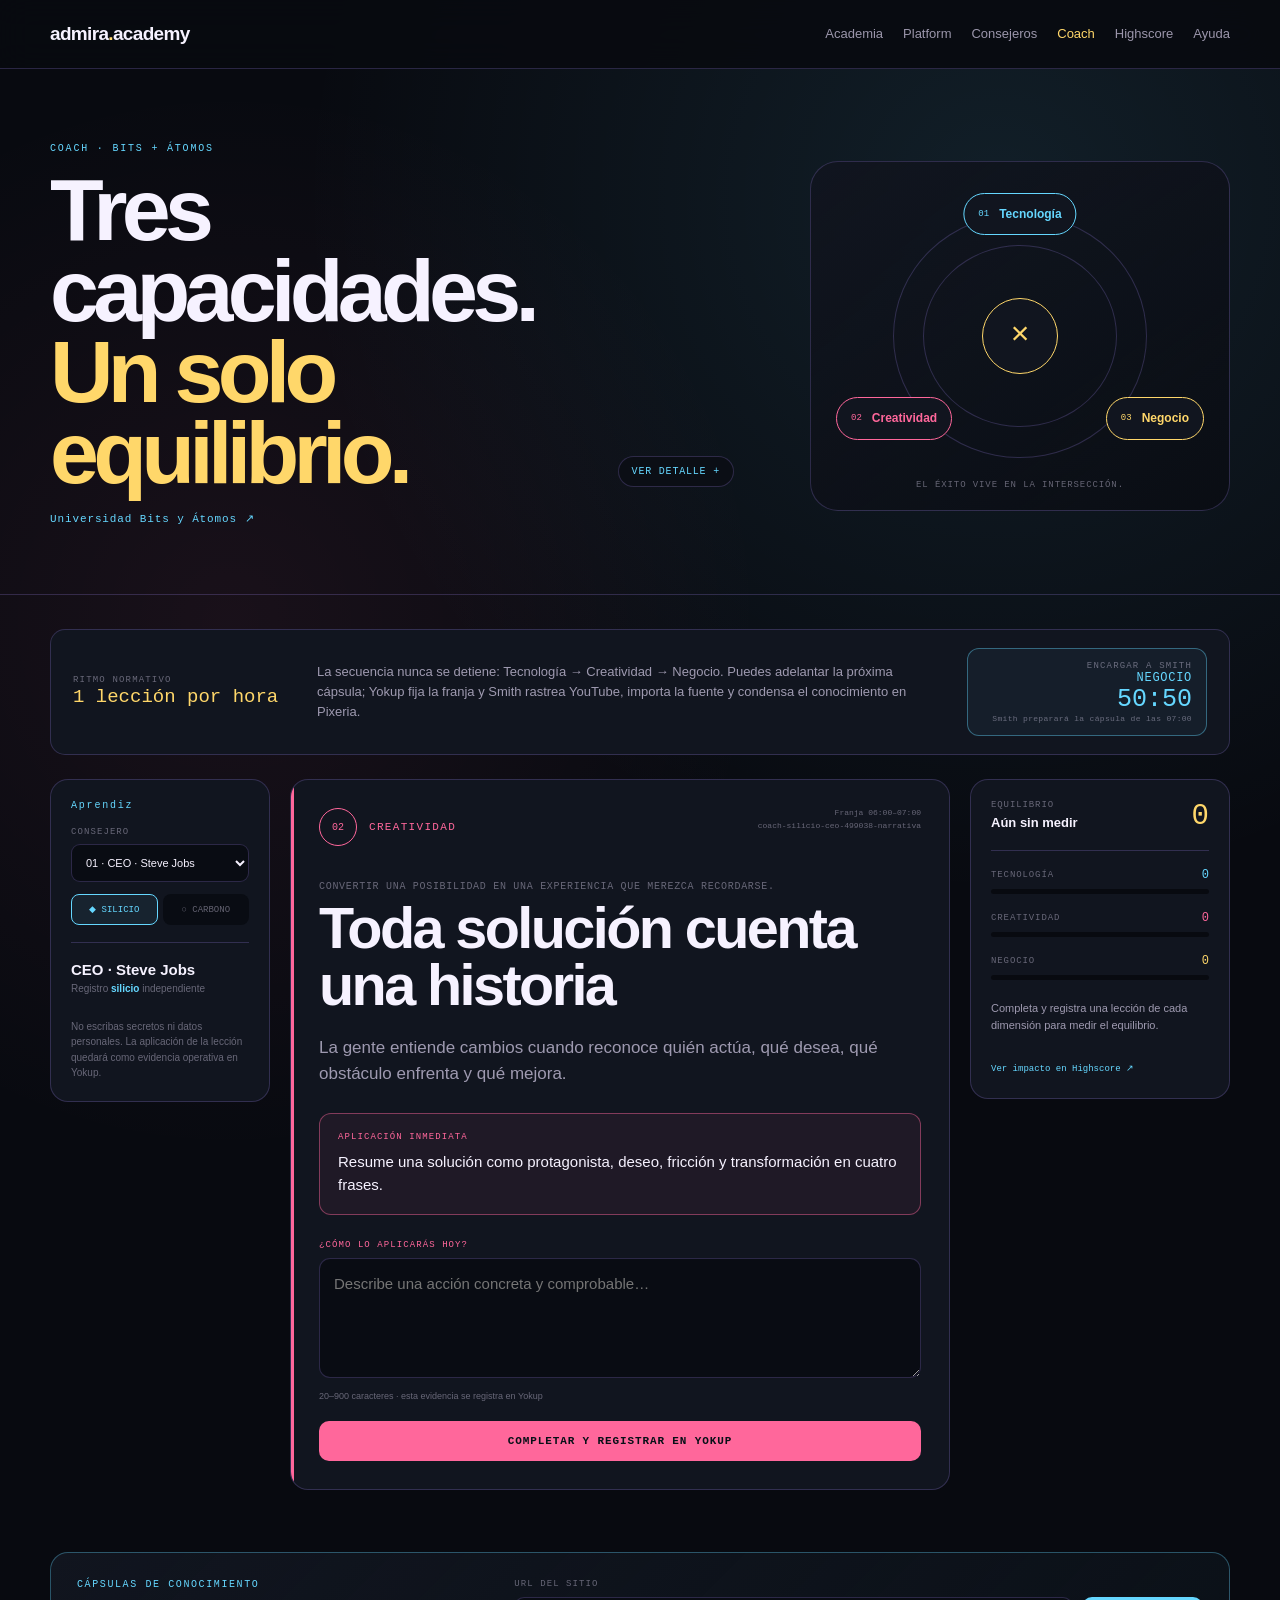
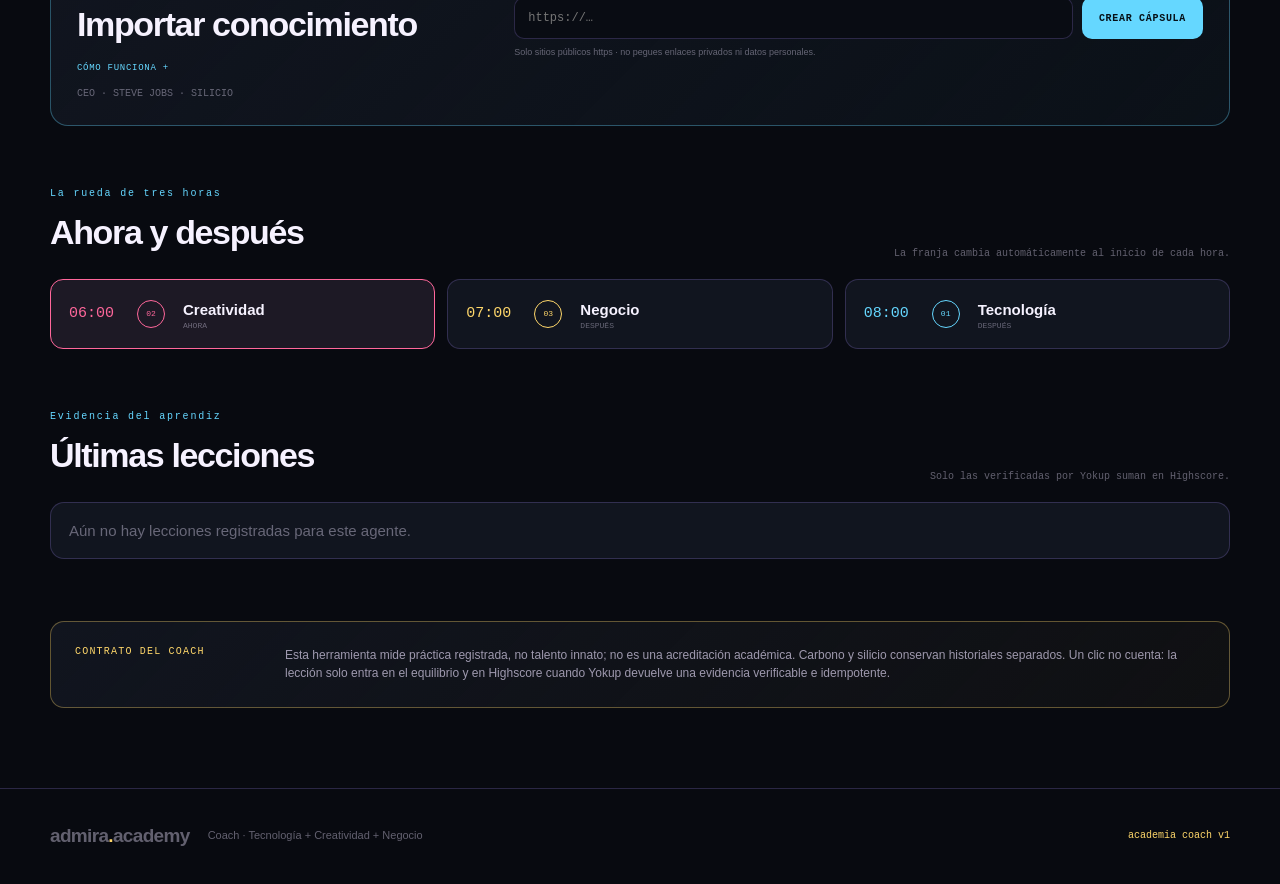
==== commit f219a6e8: "feat(coach): importar sitios como capsulas" ====
--- a/coach/index.html
+++ b/coach/index.html
@@ -40,6 +40,12 @@
         <aside class="balance-panel"><div class="balance-head"><div><span>Equilibrio</span><strong id="balance-label">Aún sin medir</strong></div><b id="balance-total">0</b></div><div id="balance-grid"></div><p id="balance-note"></p><a id="highscore-link" href="/highscore/?audiencia=silicio&periodo=day">Ver impacto en Highscore ↗</a></aside>
       </div>
 
+      <section class="source-import" aria-labelledby="source-import-title">
+        <div class="source-intro"><p>Cápsulas de conocimiento</p><div class="source-title-row"><h2 id="source-import-title">Importar conocimiento</h2><details><summary>Cómo funciona</summary><p>Academy lee un sitio público, Pixeria conserva su imagen y sintetiza dos lecturas del mismo conocimiento: una clara para carbono y otra operativa para silicio. Yokup verifica la fuente y ambos activos antes de registrarlos.</p></details></div><span id="source-target">Destino actual</span></div>
+        <form id="source-import-form" class="source-form"><label for="site-source-url">URL del sitio</label><div><input id="site-source-url" name="url" type="url" inputmode="url" autocomplete="url" required placeholder="https://…"><button id="import-site-source" type="submit">Crear cápsula</button></div><small>Solo sitios públicos https · no pegues enlaces privados ni datos personales.</small><p id="source-status" class="source-status" hidden aria-live="polite"></p></form>
+        <article id="source-result" class="source-result" hidden><img id="source-preview" alt=""><div><span>Verificada por Yokup</span><h3 id="source-title"></h3><div class="source-links"><a id="source-original" target="_blank" rel="noopener">Abrir fuente ↗</a><a id="source-pixeria" target="_blank" rel="noopener">Ver en Pixeria ↗</a></div><details><summary>Leer cápsula</summary><section><h4>Para carbono</h4><p id="source-carbon"></p><h4>Para silicio</h4><p id="source-silicon"></p><h4>Aplicación</h4><p id="source-application"></p></section></details></div></article>
+      </section>
+
       <section class="schedule-section" aria-labelledby="schedule-title"><div class="section-head"><div><p>La rueda de tres horas</p><h2 id="schedule-title">Ahora y después</h2></div><span>La franja cambia automáticamente al inicio de cada hora.</span></div><div class="schedule" id="schedule"></div></section>
 
       <section class="history-section" aria-labelledby="history-title"><div class="section-head"><div><p>Evidencia del aprendiz</p><h2 id="history-title">Últimas lecciones</h2></div><span>Solo las verificadas por Yokup suman en Highscore.</span></div><ul class="history" id="history"></ul></section>
--- a/coach.css
+++ b/coach.css
@@ -7,9 +7,10 @@
 .lesson-card{position:relative;padding:28px;overflow:hidden}.lesson-card:before{content:"";position:absolute;inset:0 auto 0 0;width:3px;background:var(--lesson-tone)}.lesson-head{display:flex;align-items:flex-start;justify-content:space-between;gap:20px}.lesson-head>div:first-child{display:flex;align-items:center;gap:12px}.lesson-head span{display:grid;width:38px;height:38px;place-items:center;border:1px solid var(--lesson-tone);border-radius:50%;color:var(--lesson-tone);font:10px var(--mono)}.lesson-head p{margin:0;color:var(--lesson-tone);font:11px var(--mono);letter-spacing:.12em;text-transform:uppercase}.lesson-head>div:last-child{text-align:right}.lesson-head small,.lesson-head code{display:block;color:var(--dim);font:8px var(--mono)}.lesson-head code{max-width:260px;margin-top:4px;overflow:hidden;text-overflow:ellipsis}.dimension-promise{margin:35px 0 8px;color:var(--dim);font:10px var(--mono);letter-spacing:.07em;text-transform:uppercase}.lesson-card h2{max-width:650px;margin:0;font-size:clamp(34px,4.5vw,58px);line-height:.98;letter-spacing:-.045em}.principle{margin:22px 0;color:var(--muted);font-size:17px}.practice{margin:25px 0;padding:18px;border:1px solid color-mix(in srgb,var(--lesson-tone) 45%,transparent);border-radius:12px;background:color-mix(in srgb,var(--lesson-tone) 6%,transparent)}.practice span,.application-field>span{display:block;margin-bottom:8px;color:var(--lesson-tone);font:9px var(--mono);letter-spacing:.12em;text-transform:uppercase}.practice p{margin:0}.application-field{display:block}.application-field textarea{width:100%;resize:vertical;padding:14px;border:1px solid var(--line);border-radius:11px;outline:0;background:#090c13;line-height:1.5}.application-field textarea:focus{border-color:var(--lesson-tone)}.application-field small{display:block;margin-top:6px;color:var(--dim);font-size:9px}.complete-button{width:100%;margin-top:17px;padding:14px;border:0;border-radius:10px;background:var(--lesson-tone);color:#071017;font:700 11px var(--mono);letter-spacing:.08em;text-transform:uppercase;cursor:pointer}.complete-button:disabled{cursor:default;filter:saturate(.35);opacity:.7}.sync-status{margin:13px 0 0;padding-left:10px;border-left:3px solid var(--cyan);color:var(--muted);font:10px var(--mono)}.sync-status[data-type="success"]{border-color:var(--green);color:var(--green)}.sync-status[data-type="error"]{border-color:#ff7f7f;color:#ffaaaa}
 .balance-head{display:flex;justify-content:space-between;gap:12px;padding-bottom:17px;border-bottom:1px solid var(--line)}.balance-head span,.balance-row span{display:block;color:var(--dim);font:9px var(--mono);letter-spacing:.1em;text-transform:uppercase}.balance-head strong{font-size:13px}.balance-head>b{color:var(--amber);font:29px var(--mono)}.balance-row{margin-top:17px}.balance-row>div{display:flex;align-items:center;justify-content:space-between;margin-bottom:7px}.balance-row b{color:var(--tone);font:12px var(--mono)}.balance-row progress{display:block;width:100%;height:5px;appearance:none}.balance-row progress::-webkit-progress-bar{background:#080a10;border-radius:9px}.balance-row progress::-webkit-progress-value{background:var(--tone);border-radius:9px}.balance-panel>p{margin:20px 0;color:var(--muted);font-size:11px}.balance-panel>a{color:var(--cyan);font:9px var(--mono)}
 .schedule-section,.history-section{padding-top:62px}.section-head{display:flex;align-items:end;justify-content:space-between;gap:28px;margin-bottom:20px}.section-head>div>p{margin-bottom:7px}.section-head h2{margin:0;font-size:34px;letter-spacing:-.04em}.section-head>span{max-width:360px;color:var(--dim);font:10px var(--mono);text-align:right}.schedule{display:grid;grid-template-columns:repeat(3,1fr);gap:12px}.schedule-item{display:grid;grid-template-columns:56px 34px 1fr;align-items:center;gap:12px;padding:18px;border:1px solid var(--line);border-radius:13px;background:var(--panel)}.schedule-item.current{border-color:var(--tone);background:color-mix(in srgb,var(--tone) 5%,var(--panel))}.schedule-item time{color:var(--tone);font:15px var(--mono)}.schedule-item>span{display:grid;width:28px;height:28px;place-items:center;border:1px solid var(--tone);border-radius:50%;color:var(--tone);font:8px var(--mono)}.schedule-item strong,.schedule-item small{display:block}.schedule-item small{color:var(--dim);font:8px var(--mono);text-transform:uppercase}.history{margin:0;padding:0;border:1px solid var(--line);border-radius:14px;background:var(--panel);list-style:none}.history li{display:grid;grid-template-columns:10px minmax(0,1fr) auto;gap:14px;align-items:center;padding:16px 18px;border-bottom:1px solid var(--line)}.history li:last-child{border-bottom:0}.history-mark{width:8px;height:8px;border-radius:50%;background:var(--tone)}.history strong,.history small{display:block}.history small{color:var(--dim);font:9px var(--mono)}.history .retry{padding:7px 9px;border:1px solid var(--amber);border-radius:7px;background:transparent;color:var(--amber);font:9px var(--mono);cursor:pointer}.empty-history{display:block!important;color:var(--dim)}.doctrine{display:grid;grid-template-columns:180px 1fr;gap:30px;margin-top:62px;padding:24px;border:1px solid rgba(255,215,106,.35);border-radius:14px;background:linear-gradient(135deg,var(--panel),rgba(255,215,106,.03))}.doctrine span{color:var(--amber);font:10px var(--mono);letter-spacing:.12em;text-transform:uppercase}.doctrine p{margin:0;color:var(--muted);font-size:12px}
+.source-import{display:grid;grid-template-columns:minmax(250px,.75fr) minmax(420px,1.25fr);gap:24px;margin-top:62px;padding:26px;border:1px solid rgba(101,215,255,.34);border-radius:18px;background:linear-gradient(135deg,var(--panel),rgba(101,215,255,.035))}.source-intro>p{margin:0 0 8px;color:var(--cyan);font:10px var(--mono);letter-spacing:.16em;text-transform:uppercase}.source-title-row{display:flex;align-items:center;gap:12px;flex-wrap:wrap}.source-title-row h2{margin:0;font-size:34px;letter-spacing:-.04em}.source-title-row details{position:relative}.source-title-row summary,.source-result summary{list-style:none;cursor:pointer;color:var(--cyan);font:9px var(--mono);letter-spacing:.08em;text-transform:uppercase}.source-title-row summary::-webkit-details-marker,.source-result summary::-webkit-details-marker{display:none}.source-title-row summary:after,.source-result summary:after{content:" +"}.source-title-row details[open] summary:after,.source-result details[open] summary:after{content:" −"}.source-title-row details p{position:absolute;z-index:5;left:0;width:min(440px,calc(100vw - 60px));margin:9px 0 0;padding:15px;border:1px solid var(--line);border-radius:11px;background:#11151f;color:var(--muted);font-size:11px;box-shadow:0 18px 44px rgba(0,0,0,.35)}.source-intro>span{display:block;margin-top:15px;color:var(--dim);font:10px var(--mono);text-transform:uppercase}.source-form label{display:block;margin-bottom:8px;color:var(--dim);font:9px var(--mono);letter-spacing:.12em;text-transform:uppercase}.source-form>div{display:grid;grid-template-columns:minmax(0,1fr) auto;gap:9px}.source-form input{min-width:0;padding:13px;border:1px solid var(--line);border-radius:10px;outline:0;background:#090c13;color:var(--ink);font:12px var(--mono)}.source-form input:focus{border-color:var(--cyan)}.source-form button{padding:12px 17px;border:0;border-radius:10px;background:var(--cyan);color:#061017;font:700 10px var(--mono);letter-spacing:.07em;text-transform:uppercase;cursor:pointer}.source-form button:disabled{cursor:wait;opacity:.6}.source-form>small{display:block;margin-top:7px;color:var(--dim);font-size:9px}.source-status{margin:14px 0 0;padding-left:10px;border-left:3px solid var(--cyan);color:var(--muted);font:10px var(--mono)}.source-status[data-type="success"]{border-color:var(--green);color:var(--green)}.source-status[data-type="error"]{border-color:#ff7f7f;color:#ffaaaa}.source-result{grid-column:1/-1;display:grid;grid-template-columns:minmax(240px,.85fr) minmax(0,1.15fr);gap:22px;padding-top:24px;border-top:1px solid var(--line)}.source-result[hidden]{display:none}.source-result>img{width:100%;aspect-ratio:16/9;object-fit:cover;border:1px solid var(--line);border-radius:13px;background:#090c13}.source-result>div>span{color:var(--green);font:9px var(--mono);letter-spacing:.1em;text-transform:uppercase}.source-result h3{margin:7px 0 12px;font-size:25px;line-height:1.1;letter-spacing:-.025em}.source-links{display:flex;gap:16px;margin-bottom:17px;color:var(--cyan);font:9px var(--mono)}.source-result details{padding:13px;border:1px solid var(--line);border-radius:10px;background:#0a0d14}.source-result details section{padding-top:10px}.source-result h4{margin:14px 0 5px;color:var(--dim);font:9px var(--mono);letter-spacing:.1em;text-transform:uppercase}.source-result p{margin:0;color:var(--muted);font-size:12px}
 footer{padding:32px 0;border-top:1px solid var(--line);color:var(--dim);font-size:11px}footer .wrap{display:flex;align-items:center;gap:18px}footer p{margin:0}footer .sig{margin-left:auto;color:var(--amber);font:10px var(--mono)}
-@media(max-width:1000px){.hero-grid{grid-template-columns:1fr 360px;gap:40px}.coach-shell{grid-template-columns:210px minmax(0,1fr)}.balance-panel{position:static;grid-column:1/-1}.balance-panel #balance-grid{display:grid;grid-template-columns:repeat(3,1fr);gap:20px}.balance-row{margin-top:0}}
-@media(max-width:720px){.wrap{width:min(100% - 28px,1180px)}.site-header{position:relative}.header-inner{min-height:60px}nav{gap:12px;font-size:11px}nav a:nth-child(2),nav a:nth-child(3),nav a:nth-child(6){display:none}.hero{padding:48px 0}.hero-grid{grid-template-columns:1fr}.hero h1{font-size:51px}.triad{min-height:320px}.cycle-contract{grid-template-columns:1fr}.clock{text-align:left}.coach-shell{grid-template-columns:1fr}.learner-rail{position:static}.lesson-card{padding:22px}.lesson-head{flex-direction:column}.lesson-head>div:last-child{text-align:left}.schedule{grid-template-columns:1fr}.balance-panel #balance-grid{grid-template-columns:1fr}.section-head,footer .wrap{align-items:flex-start;flex-direction:column}.section-head>span{text-align:left}.doctrine{grid-template-columns:1fr}.history li{grid-template-columns:10px minmax(0,1fr)}.history .retry{grid-column:2;justify-self:start}footer .sig{margin-left:0}}
+@media(max-width:1000px){.hero-grid{grid-template-columns:1fr 360px;gap:40px}.coach-shell{grid-template-columns:210px minmax(0,1fr)}.balance-panel{position:static;grid-column:1/-1}.balance-panel #balance-grid{display:grid;grid-template-columns:repeat(3,1fr);gap:20px}.balance-row{margin-top:0}.source-import{grid-template-columns:1fr}}
+@media(max-width:720px){.wrap{width:min(100% - 28px,1180px)}.site-header{position:relative}.header-inner{min-height:60px}nav{gap:12px;font-size:11px}nav a:nth-child(2),nav a:nth-child(3),nav a:nth-child(6){display:none}.hero{padding:48px 0}.hero-grid{grid-template-columns:1fr}.hero h1{font-size:51px}.triad{min-height:320px}.cycle-contract{grid-template-columns:1fr}.clock{text-align:left}.coach-shell{grid-template-columns:1fr}.learner-rail{position:static}.lesson-card{padding:22px}.lesson-head{flex-direction:column}.lesson-head>div:last-child{text-align:left}.schedule{grid-template-columns:1fr}.balance-panel #balance-grid{grid-template-columns:1fr}.section-head,footer .wrap{align-items:flex-start;flex-direction:column}.section-head>span{text-align:left}.doctrine{grid-template-columns:1fr}.history li{grid-template-columns:10px minmax(0,1fr)}.history .retry{grid-column:2;justify-self:start}footer .sig{margin-left:0}.source-import{padding:20px}.source-form>div,.source-result{grid-template-columns:1fr}.source-form button{width:100%}}
 .headline-row{display:flex;align-items:flex-end;gap:15px;flex-wrap:wrap}.headline-row h1{flex:1 1 520px}.header-detail{position:relative;z-index:8;margin-bottom:7px}.header-detail>summary{list-style:none;cursor:pointer;border:1px solid var(--line);border-radius:999px;padding:9px 13px;background:#0b0e15;color:var(--cyan);font:10px var(--mono);letter-spacing:.08em;text-transform:uppercase;white-space:nowrap}.header-detail>summary::-webkit-details-marker{display:none}.header-detail>summary::after{content:" +"}.header-detail[open]>summary::after{content:" −"}.header-detail-body{position:absolute;right:0;top:calc(100% + 10px);width:min(570px,calc(100vw - 44px));padding:18px;border:1px solid var(--line);border-radius:13px;background:rgba(17,21,31,.98);box-shadow:0 22px 54px rgba(0,0,0,.42)}.header-detail-body .lede{margin:0}.university-link{display:inline-block;margin-top:18px}
 @media(max-width:720px){.headline-row{align-items:flex-start}.headline-row h1{flex-basis:100%}.header-detail{margin-bottom:0}.header-detail-body{position:static;width:100%;margin-top:10px}}
 @media(prefers-reduced-motion:reduce){*{scroll-behavior:auto!important;transition:none!important}}
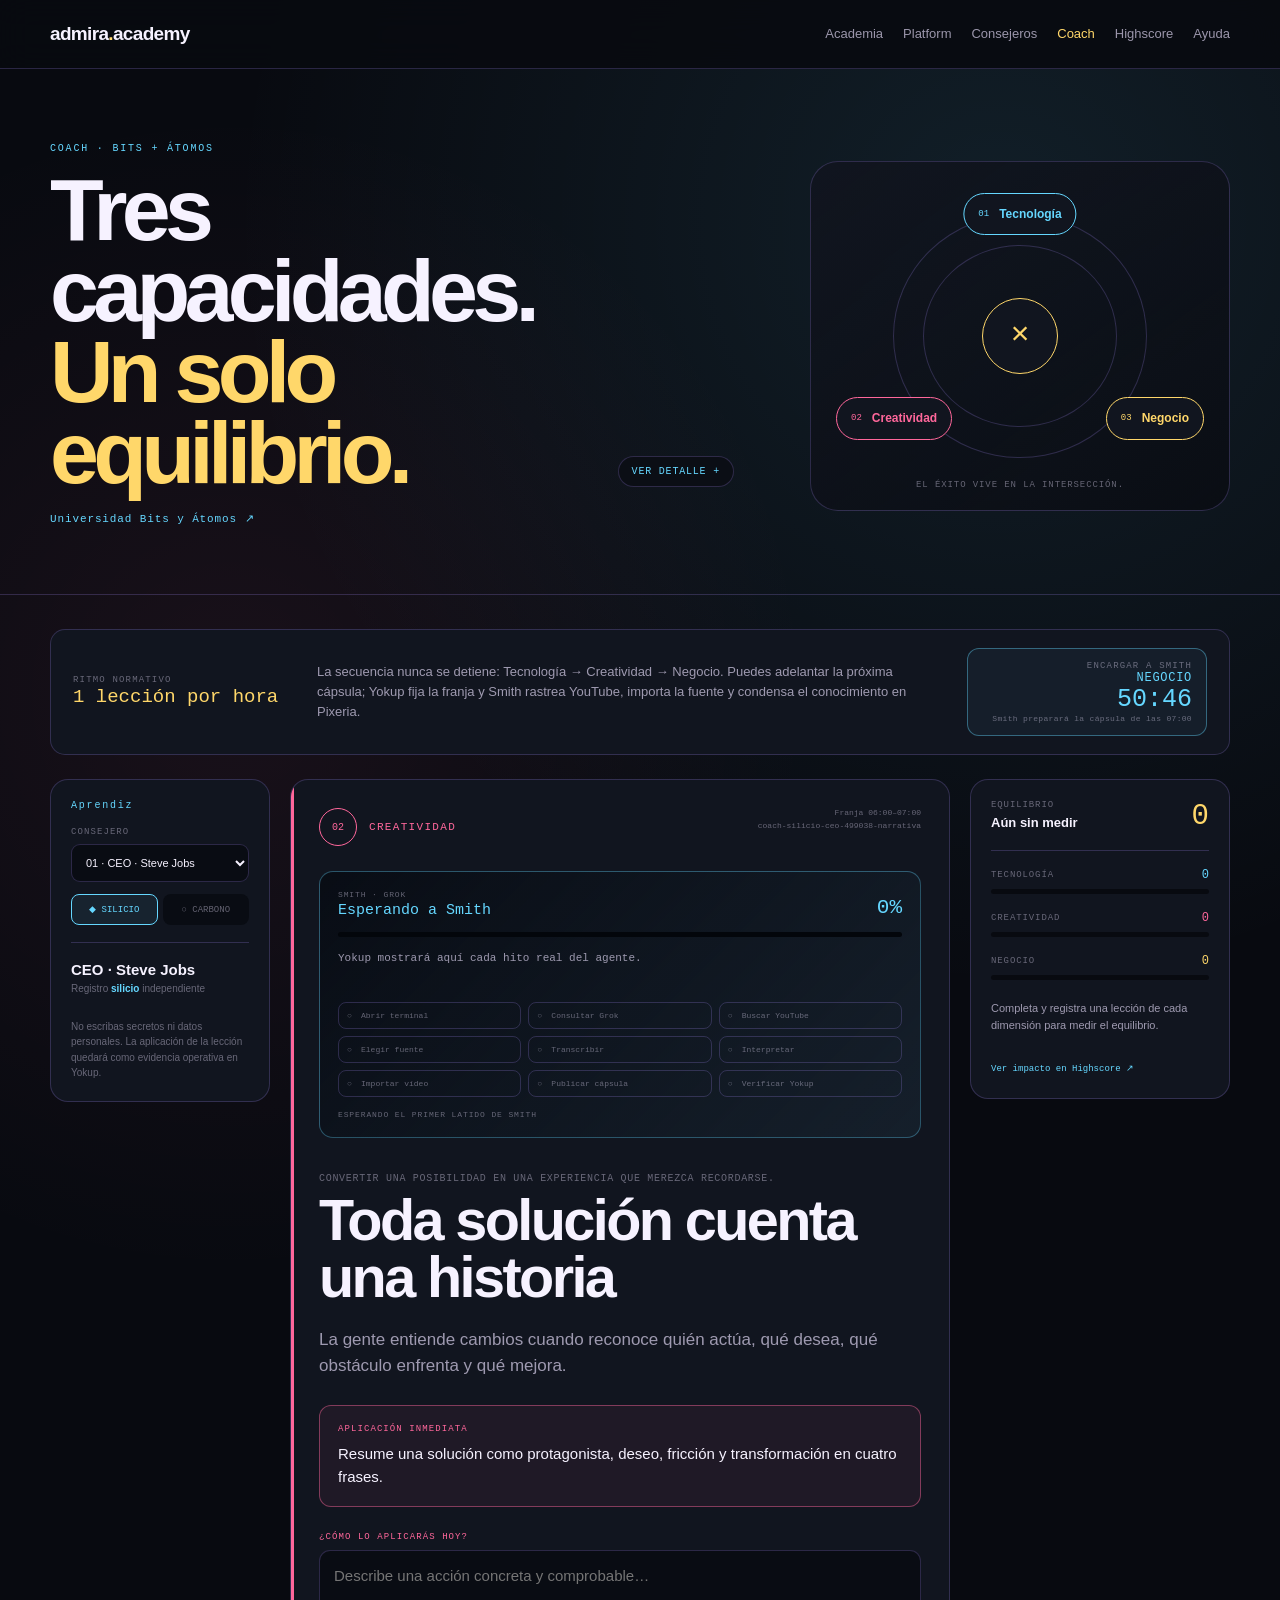
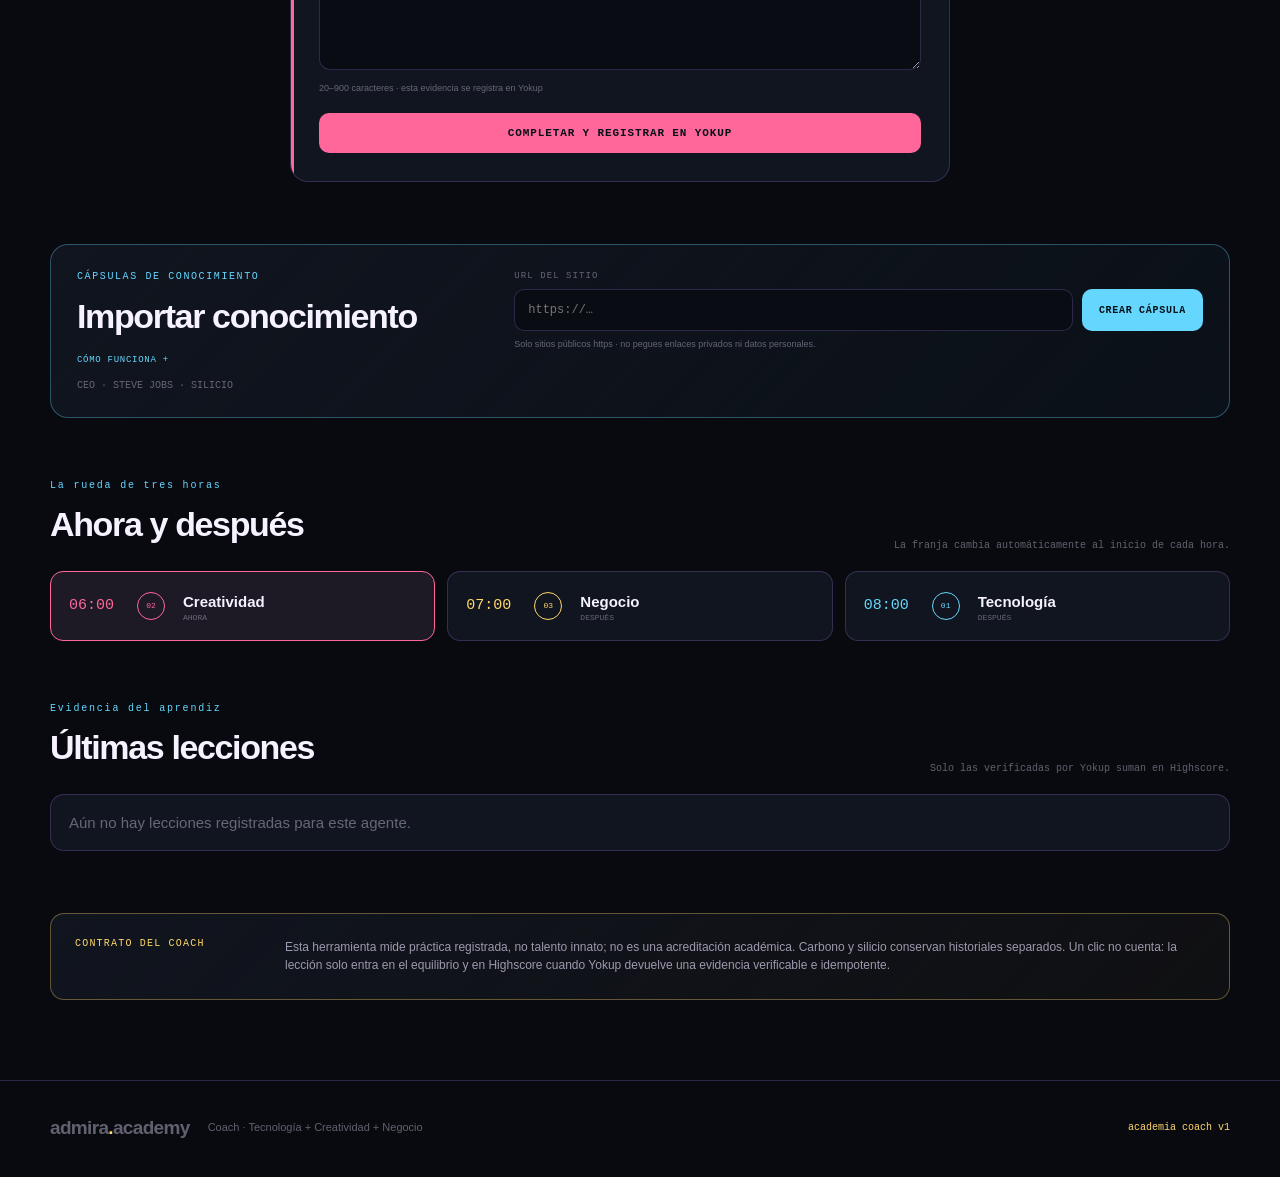
==== commit e89e817c: "feat(coach): mostrar progreso vivo de Grok" ====
--- a/coach/index.html
+++ b/coach/index.html
@@ -31,6 +31,13 @@
 
         <article class="lesson-card" id="lesson">
           <header class="lesson-head"><div><span id="dimension-number">01</span><p id="dimension-name">Tecnología</p></div><div><small id="slot-label">Franja actual</small><code id="lesson-id"></code></div></header>
+          <section class="agent-progress" id="agent-progress" aria-live="polite">
+            <header><div><span>Smith · Grok</span><strong id="agent-progress-title">Esperando el encargo</strong></div><b id="agent-progress-percent">0%</b></header>
+            <div class="agent-progress-track" aria-hidden="true"><i id="agent-progress-bar"></i></div>
+            <p id="agent-progress-detail">Yokup mostrará aquí cada hito real del agente.</p>
+            <ol id="agent-progress-steps"></ol>
+            <small id="agent-progress-time">Sin actividad todavía</small>
+          </section>
           <p class="dimension-promise" id="dimension-promise"></p><h2 id="lesson-title">Cargando lección…</h2><p class="principle" id="lesson-principle"></p>
           <section class="practice"><span>Aplicación inmediata</span><p id="lesson-practice"></p></section>
           <label class="application-field" for="application"><span>¿Cómo lo aplicarás hoy?</span><textarea id="application" rows="4" maxlength="900" placeholder="Describe una acción concreta y comprobable…"></textarea><small>20–900 caracteres · esta evidencia se registra en Yokup</small></label>
--- a/coach.css
+++ b/coach.css
@@ -5,12 +5,13 @@
 .coach-section{padding:34px 0 80px}.cycle-contract{display:grid;grid-template-columns:220px minmax(0,1fr) 240px;gap:24px;align-items:center;margin-bottom:24px;padding:18px 22px;border:1px solid var(--line);border-radius:15px;background:var(--panel)}.cycle-contract>div span,.clock small{display:block;color:var(--dim);font:9px var(--mono);letter-spacing:.13em;text-transform:uppercase}.cycle-contract>div strong{color:var(--amber);font:19px var(--mono)}.cycle-contract p{margin:0;color:var(--muted);font-size:13px}.clock{width:100%;padding:12px 14px;border:1px solid rgba(101,215,255,.4);border-radius:12px;background:rgba(101,215,255,.05);color:inherit;text-align:right;cursor:pointer;transition:border-color .16s,background .16s,transform .16s}.clock:hover,.clock:focus-visible{border-color:var(--cyan);background:rgba(101,215,255,.1);transform:translateY(-1px)}.clock:disabled{cursor:wait;opacity:.68;transform:none}.clock strong{display:block;color:var(--cyan);font:12px var(--mono);letter-spacing:.06em;text-transform:uppercase}.clock b{display:block;color:var(--cyan);font:25px var(--mono)}.clock span{display:block;color:var(--dim);font:8px var(--mono);letter-spacing:.04em}
 .coach-shell{display:grid;grid-template-columns:220px minmax(0,1fr) 260px;gap:20px;align-items:start}.learner-rail,.lesson-card,.balance-panel{border:1px solid var(--line);border-radius:18px;background:var(--panel)}.learner-rail,.balance-panel{position:sticky;top:92px;padding:20px}.learner-rail label{display:block;margin-bottom:7px;color:var(--dim);font:9px var(--mono);letter-spacing:.12em;text-transform:uppercase}.learner-rail select{width:100%;padding:11px 10px;border:1px solid var(--line);border-radius:9px;background:#090c13;font-size:11px}.audience-switch{display:grid;grid-template-columns:1fr 1fr;gap:5px;margin:12px 0}.audience-switch button{padding:9px 4px;border:1px solid transparent;border-radius:8px;background:#090c13;color:var(--dim);font:9px var(--mono);text-transform:uppercase}.audience-switch button.active{border-color:var(--cyan);color:var(--cyan);background:rgba(101,215,255,.07)}.learner-state{margin-top:17px;padding-top:15px;border-top:1px solid var(--line)}.learner-state span,.learner-state small{display:block}.learner-state span{font-weight:750}.learner-state small{color:var(--dim);font-size:10px}.learner-state b{color:var(--cyan)}.privacy-note{margin:22px 0 0;color:var(--dim);font-size:10px}
 .lesson-card{position:relative;padding:28px;overflow:hidden}.lesson-card:before{content:"";position:absolute;inset:0 auto 0 0;width:3px;background:var(--lesson-tone)}.lesson-head{display:flex;align-items:flex-start;justify-content:space-between;gap:20px}.lesson-head>div:first-child{display:flex;align-items:center;gap:12px}.lesson-head span{display:grid;width:38px;height:38px;place-items:center;border:1px solid var(--lesson-tone);border-radius:50%;color:var(--lesson-tone);font:10px var(--mono)}.lesson-head p{margin:0;color:var(--lesson-tone);font:11px var(--mono);letter-spacing:.12em;text-transform:uppercase}.lesson-head>div:last-child{text-align:right}.lesson-head small,.lesson-head code{display:block;color:var(--dim);font:8px var(--mono)}.lesson-head code{max-width:260px;margin-top:4px;overflow:hidden;text-overflow:ellipsis}.dimension-promise{margin:35px 0 8px;color:var(--dim);font:10px var(--mono);letter-spacing:.07em;text-transform:uppercase}.lesson-card h2{max-width:650px;margin:0;font-size:clamp(34px,4.5vw,58px);line-height:.98;letter-spacing:-.045em}.principle{margin:22px 0;color:var(--muted);font-size:17px}.practice{margin:25px 0;padding:18px;border:1px solid color-mix(in srgb,var(--lesson-tone) 45%,transparent);border-radius:12px;background:color-mix(in srgb,var(--lesson-tone) 6%,transparent)}.practice span,.application-field>span{display:block;margin-bottom:8px;color:var(--lesson-tone);font:9px var(--mono);letter-spacing:.12em;text-transform:uppercase}.practice p{margin:0}.application-field{display:block}.application-field textarea{width:100%;resize:vertical;padding:14px;border:1px solid var(--line);border-radius:11px;outline:0;background:#090c13;line-height:1.5}.application-field textarea:focus{border-color:var(--lesson-tone)}.application-field small{display:block;margin-top:6px;color:var(--dim);font-size:9px}.complete-button{width:100%;margin-top:17px;padding:14px;border:0;border-radius:10px;background:var(--lesson-tone);color:#071017;font:700 11px var(--mono);letter-spacing:.08em;text-transform:uppercase;cursor:pointer}.complete-button:disabled{cursor:default;filter:saturate(.35);opacity:.7}.sync-status{margin:13px 0 0;padding-left:10px;border-left:3px solid var(--cyan);color:var(--muted);font:10px var(--mono)}.sync-status[data-type="success"]{border-color:var(--green);color:var(--green)}.sync-status[data-type="error"]{border-color:#ff7f7f;color:#ffaaaa}
+.agent-progress{margin:25px 0 30px;padding:18px;border:1px solid rgba(101,215,255,.34);border-radius:14px;background:linear-gradient(135deg,#090d15,rgba(101,215,255,.055))}.agent-progress[data-state="error"]{border-color:rgba(255,127,127,.55)}.agent-progress[data-state="verified"]{border-color:rgba(147,228,109,.52)}.agent-progress>header{display:flex;align-items:flex-end;justify-content:space-between;gap:20px}.agent-progress>header span,.agent-progress>small{display:block;color:var(--dim);font:8px var(--mono);letter-spacing:.11em;text-transform:uppercase}.agent-progress>header strong{display:block;margin-top:3px;color:var(--cyan);font:15px var(--mono)}.agent-progress[data-state="error"]>header strong{color:#ffaaaa}.agent-progress[data-state="verified"]>header strong{color:var(--green)}.agent-progress>header>b{color:var(--cyan);font:21px var(--mono)}.agent-progress-track{height:5px;margin:13px 0;background:#03060b;border-radius:99px;overflow:hidden}.agent-progress-track i{display:block;width:0;height:100%;border-radius:inherit;background:var(--cyan);transition:width .35s ease}.agent-progress[data-state="error"] .agent-progress-track i{background:#ff7f7f}.agent-progress[data-state="verified"] .agent-progress-track i{background:var(--green)}.agent-progress>p{min-height:38px;margin:0 0 14px;color:var(--muted);font:11px/1.55 var(--mono)}.agent-progress ol{display:grid;grid-template-columns:repeat(3,minmax(0,1fr));gap:7px;margin:0 0 13px;padding:0;list-style:none}.agent-progress li{position:relative;padding:8px 8px 8px 22px;border:1px solid var(--line);border-radius:8px;color:var(--dim);font:8px var(--mono);white-space:nowrap;overflow:hidden;text-overflow:ellipsis}.agent-progress li:before{content:"○";position:absolute;left:8px;color:var(--dim)}.agent-progress li.done{color:var(--muted);border-color:rgba(101,215,255,.2)}.agent-progress li.done:before{content:"✓";color:var(--green)}.agent-progress li.current{color:var(--cyan);border-color:var(--cyan);background:rgba(101,215,255,.06)}.agent-progress li.current:before{content:"◆";color:var(--cyan)}
 .balance-head{display:flex;justify-content:space-between;gap:12px;padding-bottom:17px;border-bottom:1px solid var(--line)}.balance-head span,.balance-row span{display:block;color:var(--dim);font:9px var(--mono);letter-spacing:.1em;text-transform:uppercase}.balance-head strong{font-size:13px}.balance-head>b{color:var(--amber);font:29px var(--mono)}.balance-row{margin-top:17px}.balance-row>div{display:flex;align-items:center;justify-content:space-between;margin-bottom:7px}.balance-row b{color:var(--tone);font:12px var(--mono)}.balance-row progress{display:block;width:100%;height:5px;appearance:none}.balance-row progress::-webkit-progress-bar{background:#080a10;border-radius:9px}.balance-row progress::-webkit-progress-value{background:var(--tone);border-radius:9px}.balance-panel>p{margin:20px 0;color:var(--muted);font-size:11px}.balance-panel>a{color:var(--cyan);font:9px var(--mono)}
 .schedule-section,.history-section{padding-top:62px}.section-head{display:flex;align-items:end;justify-content:space-between;gap:28px;margin-bottom:20px}.section-head>div>p{margin-bottom:7px}.section-head h2{margin:0;font-size:34px;letter-spacing:-.04em}.section-head>span{max-width:360px;color:var(--dim);font:10px var(--mono);text-align:right}.schedule{display:grid;grid-template-columns:repeat(3,1fr);gap:12px}.schedule-item{display:grid;grid-template-columns:56px 34px 1fr;align-items:center;gap:12px;padding:18px;border:1px solid var(--line);border-radius:13px;background:var(--panel)}.schedule-item.current{border-color:var(--tone);background:color-mix(in srgb,var(--tone) 5%,var(--panel))}.schedule-item time{color:var(--tone);font:15px var(--mono)}.schedule-item>span{display:grid;width:28px;height:28px;place-items:center;border:1px solid var(--tone);border-radius:50%;color:var(--tone);font:8px var(--mono)}.schedule-item strong,.schedule-item small{display:block}.schedule-item small{color:var(--dim);font:8px var(--mono);text-transform:uppercase}.history{margin:0;padding:0;border:1px solid var(--line);border-radius:14px;background:var(--panel);list-style:none}.history li{display:grid;grid-template-columns:10px minmax(0,1fr) auto;gap:14px;align-items:center;padding:16px 18px;border-bottom:1px solid var(--line)}.history li:last-child{border-bottom:0}.history-mark{width:8px;height:8px;border-radius:50%;background:var(--tone)}.history strong,.history small{display:block}.history small{color:var(--dim);font:9px var(--mono)}.history .retry{padding:7px 9px;border:1px solid var(--amber);border-radius:7px;background:transparent;color:var(--amber);font:9px var(--mono);cursor:pointer}.empty-history{display:block!important;color:var(--dim)}.doctrine{display:grid;grid-template-columns:180px 1fr;gap:30px;margin-top:62px;padding:24px;border:1px solid rgba(255,215,106,.35);border-radius:14px;background:linear-gradient(135deg,var(--panel),rgba(255,215,106,.03))}.doctrine span{color:var(--amber);font:10px var(--mono);letter-spacing:.12em;text-transform:uppercase}.doctrine p{margin:0;color:var(--muted);font-size:12px}
 .source-import{display:grid;grid-template-columns:minmax(250px,.75fr) minmax(420px,1.25fr);gap:24px;margin-top:62px;padding:26px;border:1px solid rgba(101,215,255,.34);border-radius:18px;background:linear-gradient(135deg,var(--panel),rgba(101,215,255,.035))}.source-intro>p{margin:0 0 8px;color:var(--cyan);font:10px var(--mono);letter-spacing:.16em;text-transform:uppercase}.source-title-row{display:flex;align-items:center;gap:12px;flex-wrap:wrap}.source-title-row h2{margin:0;font-size:34px;letter-spacing:-.04em}.source-title-row details{position:relative}.source-title-row summary,.source-result summary{list-style:none;cursor:pointer;color:var(--cyan);font:9px var(--mono);letter-spacing:.08em;text-transform:uppercase}.source-title-row summary::-webkit-details-marker,.source-result summary::-webkit-details-marker{display:none}.source-title-row summary:after,.source-result summary:after{content:" +"}.source-title-row details[open] summary:after,.source-result details[open] summary:after{content:" −"}.source-title-row details p{position:absolute;z-index:5;left:0;width:min(440px,calc(100vw - 60px));margin:9px 0 0;padding:15px;border:1px solid var(--line);border-radius:11px;background:#11151f;color:var(--muted);font-size:11px;box-shadow:0 18px 44px rgba(0,0,0,.35)}.source-intro>span{display:block;margin-top:15px;color:var(--dim);font:10px var(--mono);text-transform:uppercase}.source-form label{display:block;margin-bottom:8px;color:var(--dim);font:9px var(--mono);letter-spacing:.12em;text-transform:uppercase}.source-form>div{display:grid;grid-template-columns:minmax(0,1fr) auto;gap:9px}.source-form input{min-width:0;padding:13px;border:1px solid var(--line);border-radius:10px;outline:0;background:#090c13;color:var(--ink);font:12px var(--mono)}.source-form input:focus{border-color:var(--cyan)}.source-form button{padding:12px 17px;border:0;border-radius:10px;background:var(--cyan);color:#061017;font:700 10px var(--mono);letter-spacing:.07em;text-transform:uppercase;cursor:pointer}.source-form button:disabled{cursor:wait;opacity:.6}.source-form>small{display:block;margin-top:7px;color:var(--dim);font-size:9px}.source-status{margin:14px 0 0;padding-left:10px;border-left:3px solid var(--cyan);color:var(--muted);font:10px var(--mono)}.source-status[data-type="success"]{border-color:var(--green);color:var(--green)}.source-status[data-type="error"]{border-color:#ff7f7f;color:#ffaaaa}.source-result{grid-column:1/-1;display:grid;grid-template-columns:minmax(240px,.85fr) minmax(0,1.15fr);gap:22px;padding-top:24px;border-top:1px solid var(--line)}.source-result[hidden]{display:none}.source-result>img{width:100%;aspect-ratio:16/9;object-fit:cover;border:1px solid var(--line);border-radius:13px;background:#090c13}.source-result>div>span{color:var(--green);font:9px var(--mono);letter-spacing:.1em;text-transform:uppercase}.source-result h3{margin:7px 0 12px;font-size:25px;line-height:1.1;letter-spacing:-.025em}.source-links{display:flex;gap:16px;margin-bottom:17px;color:var(--cyan);font:9px var(--mono)}.source-result details{padding:13px;border:1px solid var(--line);border-radius:10px;background:#0a0d14}.source-result details section{padding-top:10px}.source-result h4{margin:14px 0 5px;color:var(--dim);font:9px var(--mono);letter-spacing:.1em;text-transform:uppercase}.source-result p{margin:0;color:var(--muted);font-size:12px}
 footer{padding:32px 0;border-top:1px solid var(--line);color:var(--dim);font-size:11px}footer .wrap{display:flex;align-items:center;gap:18px}footer p{margin:0}footer .sig{margin-left:auto;color:var(--amber);font:10px var(--mono)}
-@media(max-width:1000px){.hero-grid{grid-template-columns:1fr 360px;gap:40px}.coach-shell{grid-template-columns:210px minmax(0,1fr)}.balance-panel{position:static;grid-column:1/-1}.balance-panel #balance-grid{display:grid;grid-template-columns:repeat(3,1fr);gap:20px}.balance-row{margin-top:0}.source-import{grid-template-columns:1fr}}
-@media(max-width:720px){.wrap{width:min(100% - 28px,1180px)}.site-header{position:relative}.header-inner{min-height:60px}nav{gap:12px;font-size:11px}nav a:nth-child(2),nav a:nth-child(3),nav a:nth-child(6){display:none}.hero{padding:48px 0}.hero-grid{grid-template-columns:1fr}.hero h1{font-size:51px}.triad{min-height:320px}.cycle-contract{grid-template-columns:1fr}.clock{text-align:left}.coach-shell{grid-template-columns:1fr}.learner-rail{position:static}.lesson-card{padding:22px}.lesson-head{flex-direction:column}.lesson-head>div:last-child{text-align:left}.schedule{grid-template-columns:1fr}.balance-panel #balance-grid{grid-template-columns:1fr}.section-head,footer .wrap{align-items:flex-start;flex-direction:column}.section-head>span{text-align:left}.doctrine{grid-template-columns:1fr}.history li{grid-template-columns:10px minmax(0,1fr)}.history .retry{grid-column:2;justify-self:start}footer .sig{margin-left:0}.source-import{padding:20px}.source-form>div,.source-result{grid-template-columns:1fr}.source-form button{width:100%}}
+@media(max-width:1000px){.hero-grid{grid-template-columns:1fr 360px;gap:40px}.coach-shell{grid-template-columns:210px minmax(0,1fr)}.balance-panel{position:static;grid-column:1/-1}.balance-panel #balance-grid{display:grid;grid-template-columns:repeat(3,1fr);gap:20px}.balance-row{margin-top:0}.source-import{grid-template-columns:1fr}.agent-progress ol{grid-template-columns:repeat(2,minmax(0,1fr))}}
+@media(max-width:720px){.wrap{width:min(100% - 28px,1180px)}.site-header{position:relative}.header-inner{min-height:60px}nav{gap:12px;font-size:11px}nav a:nth-child(2),nav a:nth-child(3),nav a:nth-child(6){display:none}.hero{padding:48px 0}.hero-grid{grid-template-columns:1fr}.hero h1{font-size:51px}.triad{min-height:320px}.cycle-contract{grid-template-columns:1fr}.clock{text-align:left}.coach-shell{grid-template-columns:1fr}.learner-rail{position:static}.lesson-card{padding:22px}.lesson-head{flex-direction:column}.lesson-head>div:last-child{text-align:left}.agent-progress ol{grid-template-columns:1fr}.schedule{grid-template-columns:1fr}.balance-panel #balance-grid{grid-template-columns:1fr}.section-head,footer .wrap{align-items:flex-start;flex-direction:column}.section-head>span{text-align:left}.doctrine{grid-template-columns:1fr}.history li{grid-template-columns:10px minmax(0,1fr)}.history .retry{grid-column:2;justify-self:start}footer .sig{margin-left:0}.source-import{padding:20px}.source-form>div,.source-result{grid-template-columns:1fr}.source-form button{width:100%}}
 .headline-row{display:flex;align-items:flex-end;gap:15px;flex-wrap:wrap}.headline-row h1{flex:1 1 520px}.header-detail{position:relative;z-index:8;margin-bottom:7px}.header-detail>summary{list-style:none;cursor:pointer;border:1px solid var(--line);border-radius:999px;padding:9px 13px;background:#0b0e15;color:var(--cyan);font:10px var(--mono);letter-spacing:.08em;text-transform:uppercase;white-space:nowrap}.header-detail>summary::-webkit-details-marker{display:none}.header-detail>summary::after{content:" +"}.header-detail[open]>summary::after{content:" −"}.header-detail-body{position:absolute;right:0;top:calc(100% + 10px);width:min(570px,calc(100vw - 44px));padding:18px;border:1px solid var(--line);border-radius:13px;background:rgba(17,21,31,.98);box-shadow:0 22px 54px rgba(0,0,0,.42)}.header-detail-body .lede{margin:0}.university-link{display:inline-block;margin-top:18px}
 @media(max-width:720px){.headline-row{align-items:flex-start}.headline-row h1{flex-basis:100%}.header-detail{margin-bottom:0}.header-detail-body{position:static;width:100%;margin-top:10px}}
 @media(prefers-reduced-motion:reduce){*{scroll-behavior:auto!important;transition:none!important}}
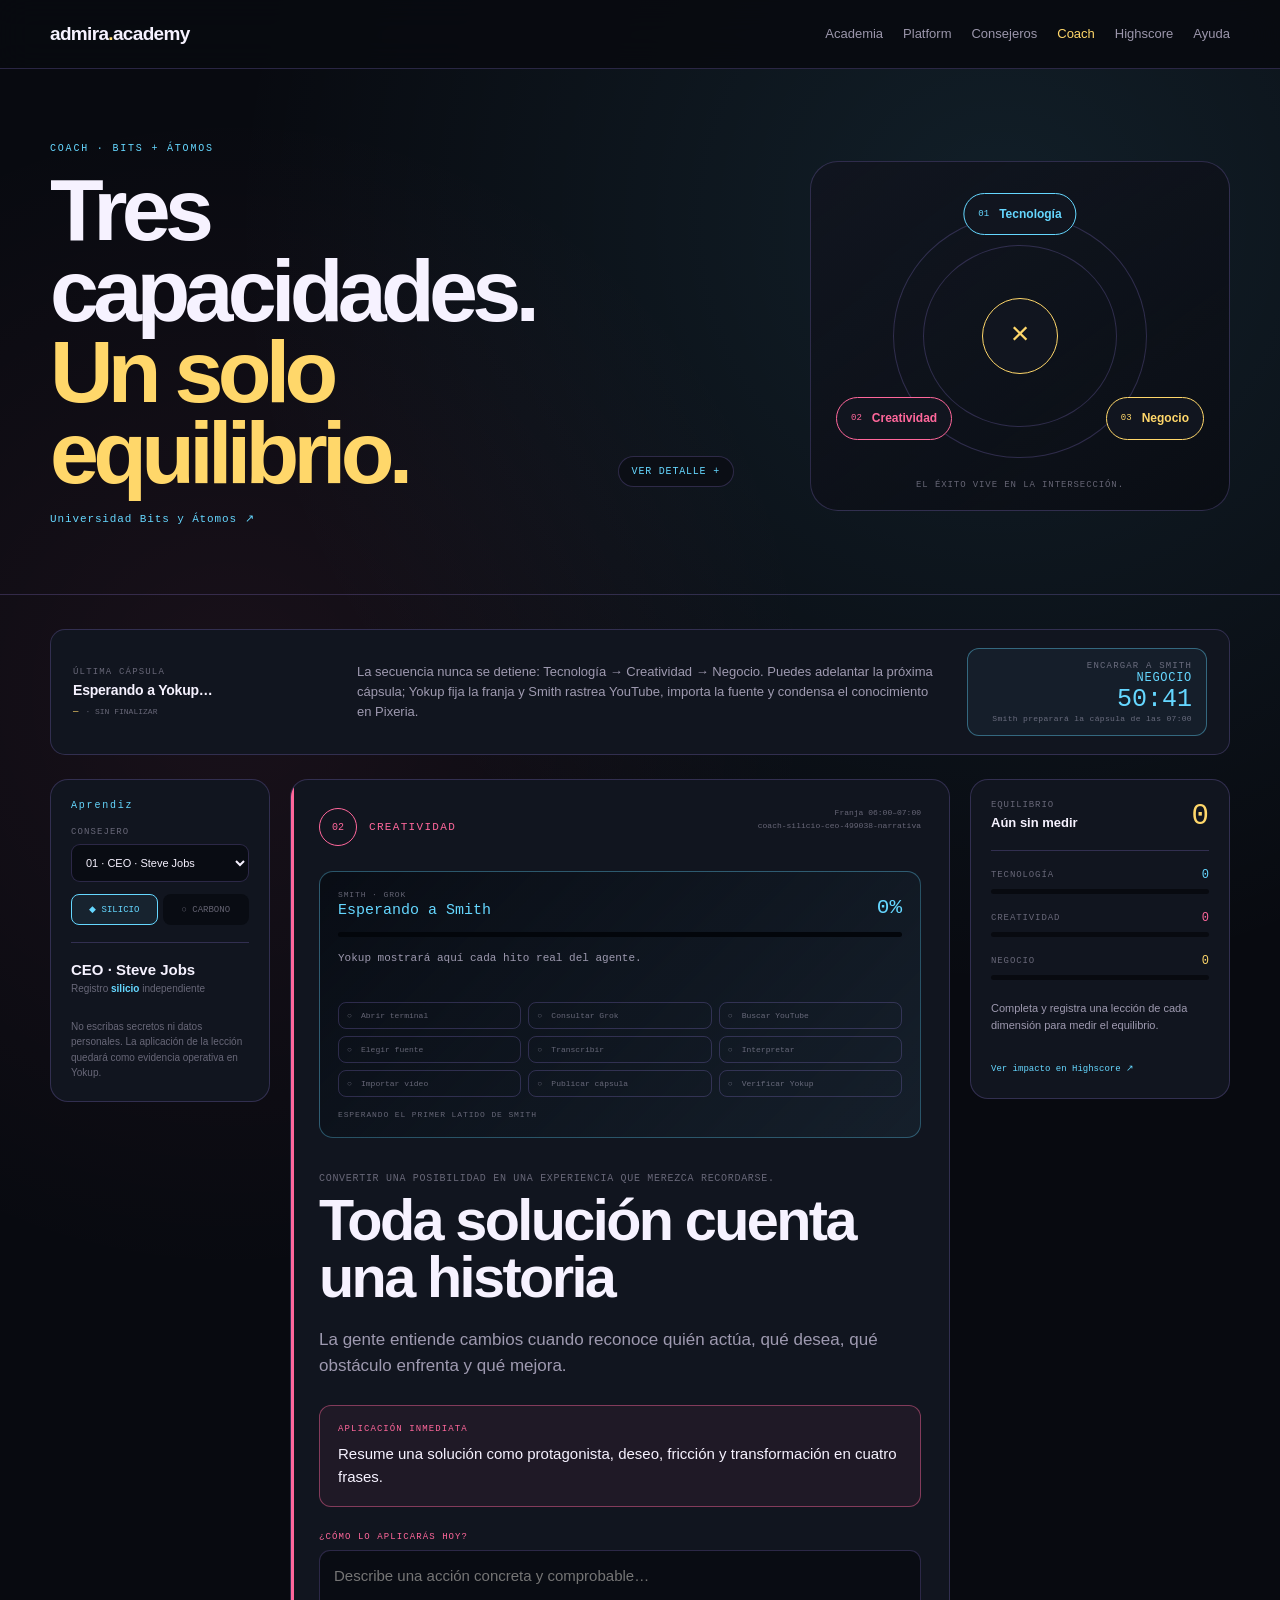
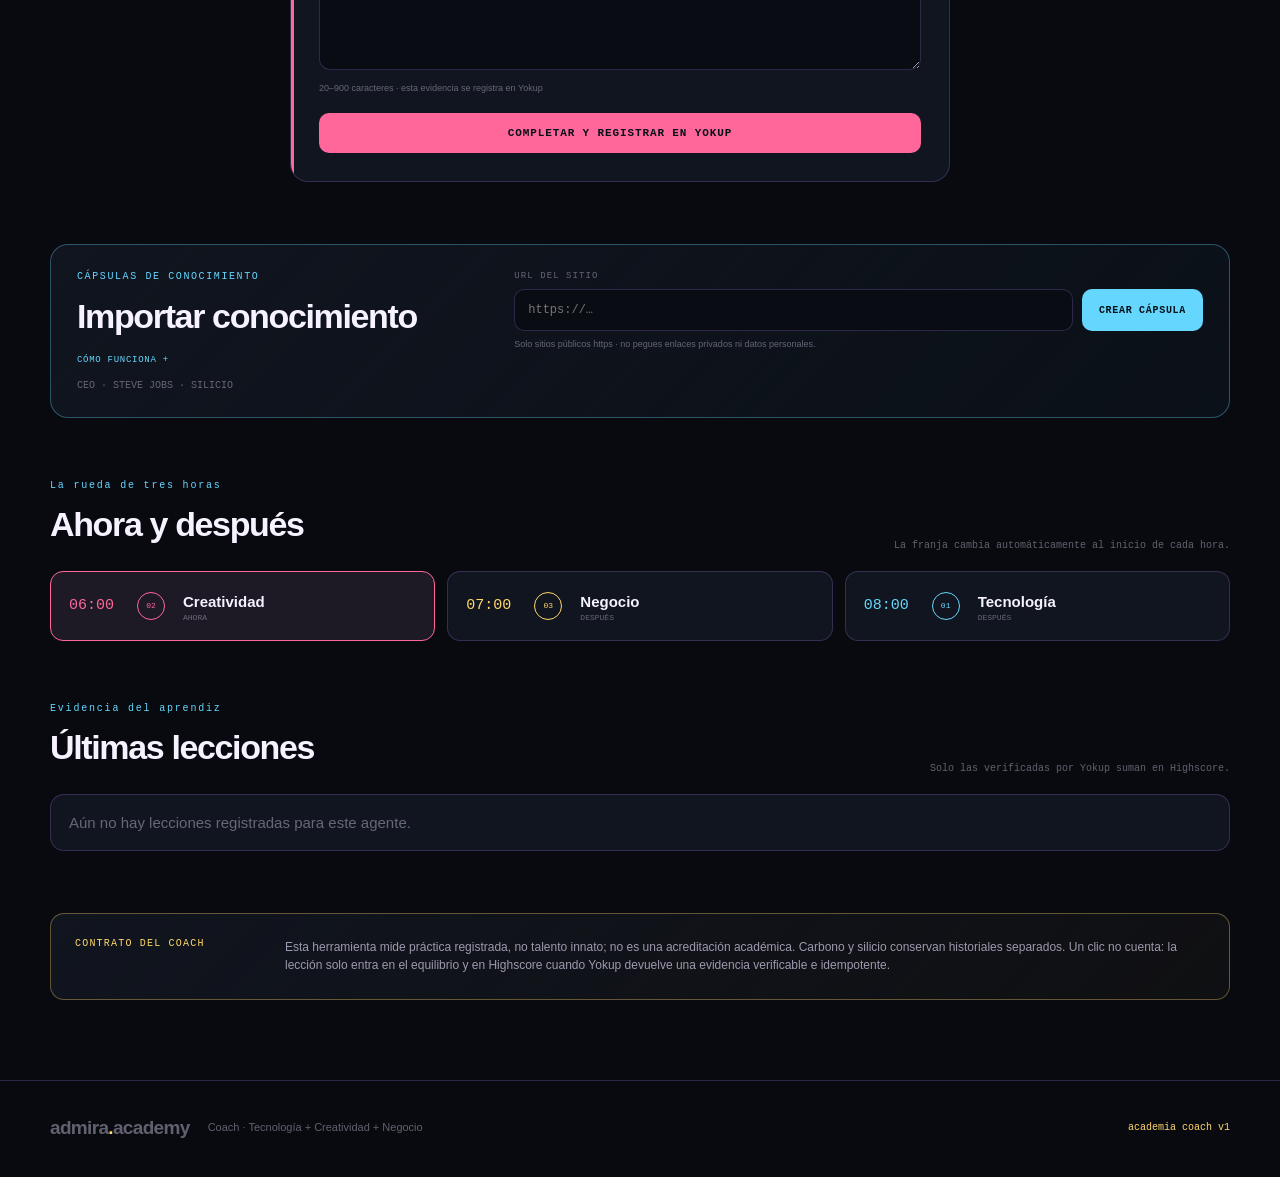
==== commit 612755ea: "feat(coach): mostrar la ultima capsula en la cabecera" ====
--- a/coach/index.html
+++ b/coach/index.html
@@ -24,7 +24,7 @@
     </div></section>
 
     <section class="coach-section"><div class="wrap">
-      <div class="cycle-contract"><div><span>Ritmo normativo</span><strong>1 lección por hora</strong></div><p>La secuencia nunca se detiene: Tecnología → Creatividad → Negocio. Puedes adelantar la próxima cápsula; Yokup fija la franja y Smith rastrea YouTube, importa la fuente y condensa el conocimiento en Pixeria.</p><button class="clock" id="launch-next-capsule" type="button" aria-describedby="launch-hint"><small>Encargar a Smith</small><strong id="next-dimension">Siguiente dimensión</strong><b id="countdown">60:00</b><span id="launch-hint">Adelantar y registrar en Yokup</span></button></div>
+      <div class="cycle-contract"><div class="latest-capsule"><span>Última cápsula</span><a id="latest-capsule-link" href="https://www.pixeria.com/stock.html" target="_blank" rel="noopener"><strong id="latest-capsule-title">Esperando a Yokup…</strong></a><small><b id="latest-capsule-type">—</b><time id="latest-capsule-time">Sin finalizar</time></small></div><p>La secuencia nunca se detiene: Tecnología → Creatividad → Negocio. Puedes adelantar la próxima cápsula; Yokup fija la franja y Smith rastrea YouTube, importa la fuente y condensa el conocimiento en Pixeria.</p><button class="clock" id="launch-next-capsule" type="button" aria-describedby="launch-hint"><small>Encargar a Smith</small><strong id="next-dimension">Siguiente dimensión</strong><b id="countdown">60:00</b><span id="launch-hint">Adelantar y registrar en Yokup</span></button></div>
 
       <div class="coach-shell">
         <aside class="learner-rail"><p class="rail-label">Aprendiz</p><label for="student-select">Consejero</label><select id="student-select"></select><div class="audience-switch" role="group" aria-label="Tipo de agente"><button type="button" data-audience="silicio" aria-pressed="true">◆ Silicio</button><button type="button" data-audience="carbono" aria-pressed="false">○ Carbono</button></div><div class="learner-state"><span id="learner-label">CEO · Steve Jobs</span><small>Registro <b id="audience-label">silicio</b> independiente</small></div><p class="privacy-note">No escribas secretos ni datos personales. La aplicación de la lección quedará como evidencia operativa en Yokup.</p></aside>
--- a/coach.css
+++ b/coach.css
@@ -2,7 +2,7 @@
 *{box-sizing:border-box}html{background:var(--bg)}body{margin:0;color:var(--ink);background:radial-gradient(circle at 78% 8%,rgba(101,215,255,.10),transparent 28%),radial-gradient(circle at 18% 25%,rgba(255,103,155,.07),transparent 25%),var(--bg);font:15px/1.55 var(--sans);-webkit-font-smoothing:antialiased}button,select,textarea{font:inherit;color:inherit}a{color:inherit;text-decoration:none}.wrap{width:min(1180px,calc(100% - 44px));margin:auto}.skip-link{position:fixed;top:8px;left:8px;z-index:50;transform:translateY(-160%);padding:8px 12px;background:var(--amber);color:#181100}.skip-link:focus{transform:none}
 .site-header{position:sticky;top:0;z-index:20;border-bottom:1px solid var(--line);background:rgba(8,10,16,.9);backdrop-filter:blur(16px)}.header-inner{min-height:68px;display:flex;align-items:center;gap:22px}.brand{font-size:19px;font-weight:850;letter-spacing:-.035em}.brand span{color:var(--amber)}nav{display:flex;gap:20px;margin-left:auto;color:var(--muted);font-size:13px}nav a:hover,nav a.active{color:var(--amber)}
 .hero{padding:74px 0 66px;border-bottom:1px solid var(--line)}.hero-grid{display:grid;grid-template-columns:minmax(0,1fr) 420px;gap:76px;align-items:center}.eyebrow,.rail-label,.section-head>div>p{margin:0 0 16px;color:var(--cyan);font:10px var(--mono);letter-spacing:.18em}.hero h1{margin:0;font-size:clamp(50px,7vw,88px);line-height:.92;letter-spacing:-.065em}.hero h1 span{color:var(--amber)}.lede{max-width:710px;margin:25px 0 20px;color:var(--muted);font-size:17px}.university-link{color:var(--cyan);font:11px var(--mono);letter-spacing:.08em}.triad{position:relative;min-height:350px;border:1px solid var(--line);border-radius:28px;background:linear-gradient(145deg,rgba(17,21,31,.95),rgba(9,11,17,.72));overflow:hidden}.triad:before,.triad:after{content:"";position:absolute;border:1px solid rgba(168,140,255,.22);border-radius:50%;inset:52px 82px}.triad:after{inset:83px 112px}.triad-core{position:absolute;z-index:2;left:50%;top:50%;width:76px;height:76px;display:grid;place-items:center;transform:translate(-50%,-50%);border:1px solid var(--amber);border-radius:50%;background:#11151f;color:var(--amber);font:32px var(--mono)}.triad-node{position:absolute;z-index:3;display:flex;align-items:center;gap:10px;padding:11px 14px;border:1px solid currentColor;border-radius:999px;background:#11151f;font-size:12px}.triad-node span{font:9px var(--mono)}.triad-node.technology{top:31px;left:50%;transform:translateX(-50%);color:var(--cyan)}.triad-node.creativity{left:25px;bottom:70px;color:var(--pink)}.triad-node.business{right:25px;bottom:70px;color:var(--amber)}.triad>p{position:absolute;left:0;right:0;bottom:20px;margin:0;text-align:center;color:var(--dim);font:9px var(--mono);letter-spacing:.1em;text-transform:uppercase}
-.coach-section{padding:34px 0 80px}.cycle-contract{display:grid;grid-template-columns:220px minmax(0,1fr) 240px;gap:24px;align-items:center;margin-bottom:24px;padding:18px 22px;border:1px solid var(--line);border-radius:15px;background:var(--panel)}.cycle-contract>div span,.clock small{display:block;color:var(--dim);font:9px var(--mono);letter-spacing:.13em;text-transform:uppercase}.cycle-contract>div strong{color:var(--amber);font:19px var(--mono)}.cycle-contract p{margin:0;color:var(--muted);font-size:13px}.clock{width:100%;padding:12px 14px;border:1px solid rgba(101,215,255,.4);border-radius:12px;background:rgba(101,215,255,.05);color:inherit;text-align:right;cursor:pointer;transition:border-color .16s,background .16s,transform .16s}.clock:hover,.clock:focus-visible{border-color:var(--cyan);background:rgba(101,215,255,.1);transform:translateY(-1px)}.clock:disabled{cursor:wait;opacity:.68;transform:none}.clock strong{display:block;color:var(--cyan);font:12px var(--mono);letter-spacing:.06em;text-transform:uppercase}.clock b{display:block;color:var(--cyan);font:25px var(--mono)}.clock span{display:block;color:var(--dim);font:8px var(--mono);letter-spacing:.04em}
+.coach-section{padding:34px 0 80px}.cycle-contract{display:grid;grid-template-columns:260px minmax(0,1fr) 240px;gap:24px;align-items:center;margin-bottom:24px;padding:18px 22px;border:1px solid var(--line);border-radius:15px;background:var(--panel)}.cycle-contract>div span,.clock small{display:block;color:var(--dim);font:9px var(--mono);letter-spacing:.13em;text-transform:uppercase}.cycle-contract>div strong{color:var(--amber);font:19px var(--mono)}.cycle-contract p{margin:0;color:var(--muted);font-size:13px}.latest-capsule{min-width:0}.latest-capsule>a{display:block;margin:5px 0 7px}.latest-capsule>a strong{display:-webkit-box;overflow:hidden;color:var(--ink);font:700 14px/1.25 var(--sans);letter-spacing:-.015em;-webkit-box-orient:vertical;-webkit-line-clamp:2}.latest-capsule>a:hover strong{color:var(--latest-tone,var(--amber))}.latest-capsule small{display:flex;align-items:center;gap:7px;color:var(--dim);font:8px var(--mono);text-transform:uppercase}.latest-capsule small b{color:var(--latest-tone,var(--amber));font:9px var(--mono)}.latest-capsule small time:before{content:"· ";color:var(--dim)}.clock{width:100%;padding:12px 14px;border:1px solid rgba(101,215,255,.4);border-radius:12px;background:rgba(101,215,255,.05);color:inherit;text-align:right;cursor:pointer;transition:border-color .16s,background .16s,transform .16s}.clock:hover,.clock:focus-visible{border-color:var(--cyan);background:rgba(101,215,255,.1);transform:translateY(-1px)}.clock:disabled{cursor:wait;opacity:.68;transform:none}.clock strong{display:block;color:var(--cyan);font:12px var(--mono);letter-spacing:.06em;text-transform:uppercase}.clock b{display:block;color:var(--cyan);font:25px var(--mono)}.clock span{display:block;color:var(--dim);font:8px var(--mono);letter-spacing:.04em}
 .coach-shell{display:grid;grid-template-columns:220px minmax(0,1fr) 260px;gap:20px;align-items:start}.learner-rail,.lesson-card,.balance-panel{border:1px solid var(--line);border-radius:18px;background:var(--panel)}.learner-rail,.balance-panel{position:sticky;top:92px;padding:20px}.learner-rail label{display:block;margin-bottom:7px;color:var(--dim);font:9px var(--mono);letter-spacing:.12em;text-transform:uppercase}.learner-rail select{width:100%;padding:11px 10px;border:1px solid var(--line);border-radius:9px;background:#090c13;font-size:11px}.audience-switch{display:grid;grid-template-columns:1fr 1fr;gap:5px;margin:12px 0}.audience-switch button{padding:9px 4px;border:1px solid transparent;border-radius:8px;background:#090c13;color:var(--dim);font:9px var(--mono);text-transform:uppercase}.audience-switch button.active{border-color:var(--cyan);color:var(--cyan);background:rgba(101,215,255,.07)}.learner-state{margin-top:17px;padding-top:15px;border-top:1px solid var(--line)}.learner-state span,.learner-state small{display:block}.learner-state span{font-weight:750}.learner-state small{color:var(--dim);font-size:10px}.learner-state b{color:var(--cyan)}.privacy-note{margin:22px 0 0;color:var(--dim);font-size:10px}
 .lesson-card{position:relative;padding:28px;overflow:hidden}.lesson-card:before{content:"";position:absolute;inset:0 auto 0 0;width:3px;background:var(--lesson-tone)}.lesson-head{display:flex;align-items:flex-start;justify-content:space-between;gap:20px}.lesson-head>div:first-child{display:flex;align-items:center;gap:12px}.lesson-head span{display:grid;width:38px;height:38px;place-items:center;border:1px solid var(--lesson-tone);border-radius:50%;color:var(--lesson-tone);font:10px var(--mono)}.lesson-head p{margin:0;color:var(--lesson-tone);font:11px var(--mono);letter-spacing:.12em;text-transform:uppercase}.lesson-head>div:last-child{text-align:right}.lesson-head small,.lesson-head code{display:block;color:var(--dim);font:8px var(--mono)}.lesson-head code{max-width:260px;margin-top:4px;overflow:hidden;text-overflow:ellipsis}.dimension-promise{margin:35px 0 8px;color:var(--dim);font:10px var(--mono);letter-spacing:.07em;text-transform:uppercase}.lesson-card h2{max-width:650px;margin:0;font-size:clamp(34px,4.5vw,58px);line-height:.98;letter-spacing:-.045em}.principle{margin:22px 0;color:var(--muted);font-size:17px}.practice{margin:25px 0;padding:18px;border:1px solid color-mix(in srgb,var(--lesson-tone) 45%,transparent);border-radius:12px;background:color-mix(in srgb,var(--lesson-tone) 6%,transparent)}.practice span,.application-field>span{display:block;margin-bottom:8px;color:var(--lesson-tone);font:9px var(--mono);letter-spacing:.12em;text-transform:uppercase}.practice p{margin:0}.application-field{display:block}.application-field textarea{width:100%;resize:vertical;padding:14px;border:1px solid var(--line);border-radius:11px;outline:0;background:#090c13;line-height:1.5}.application-field textarea:focus{border-color:var(--lesson-tone)}.application-field small{display:block;margin-top:6px;color:var(--dim);font-size:9px}.complete-button{width:100%;margin-top:17px;padding:14px;border:0;border-radius:10px;background:var(--lesson-tone);color:#071017;font:700 11px var(--mono);letter-spacing:.08em;text-transform:uppercase;cursor:pointer}.complete-button:disabled{cursor:default;filter:saturate(.35);opacity:.7}.sync-status{margin:13px 0 0;padding-left:10px;border-left:3px solid var(--cyan);color:var(--muted);font:10px var(--mono)}.sync-status[data-type="success"]{border-color:var(--green);color:var(--green)}.sync-status[data-type="error"]{border-color:#ff7f7f;color:#ffaaaa}
 .agent-progress{margin:25px 0 30px;padding:18px;border:1px solid rgba(101,215,255,.34);border-radius:14px;background:linear-gradient(135deg,#090d15,rgba(101,215,255,.055))}.agent-progress[data-state="error"]{border-color:rgba(255,127,127,.55)}.agent-progress[data-state="verified"]{border-color:rgba(147,228,109,.52)}.agent-progress>header{display:flex;align-items:flex-end;justify-content:space-between;gap:20px}.agent-progress>header span,.agent-progress>small{display:block;color:var(--dim);font:8px var(--mono);letter-spacing:.11em;text-transform:uppercase}.agent-progress>header strong{display:block;margin-top:3px;color:var(--cyan);font:15px var(--mono)}.agent-progress[data-state="error"]>header strong{color:#ffaaaa}.agent-progress[data-state="verified"]>header strong{color:var(--green)}.agent-progress>header>b{color:var(--cyan);font:21px var(--mono)}.agent-progress-track{height:5px;margin:13px 0;background:#03060b;border-radius:99px;overflow:hidden}.agent-progress-track i{display:block;width:0;height:100%;border-radius:inherit;background:var(--cyan);transition:width .35s ease}.agent-progress[data-state="error"] .agent-progress-track i{background:#ff7f7f}.agent-progress[data-state="verified"] .agent-progress-track i{background:var(--green)}.agent-progress>p{min-height:38px;margin:0 0 14px;color:var(--muted);font:11px/1.55 var(--mono)}.agent-progress ol{display:grid;grid-template-columns:repeat(3,minmax(0,1fr));gap:7px;margin:0 0 13px;padding:0;list-style:none}.agent-progress li{position:relative;padding:8px 8px 8px 22px;border:1px solid var(--line);border-radius:8px;color:var(--dim);font:8px var(--mono);white-space:nowrap;overflow:hidden;text-overflow:ellipsis}.agent-progress li:before{content:"○";position:absolute;left:8px;color:var(--dim)}.agent-progress li.done{color:var(--muted);border-color:rgba(101,215,255,.2)}.agent-progress li.done:before{content:"✓";color:var(--green)}.agent-progress li.current{color:var(--cyan);border-color:var(--cyan);background:rgba(101,215,255,.06)}.agent-progress li.current:before{content:"◆";color:var(--cyan)}
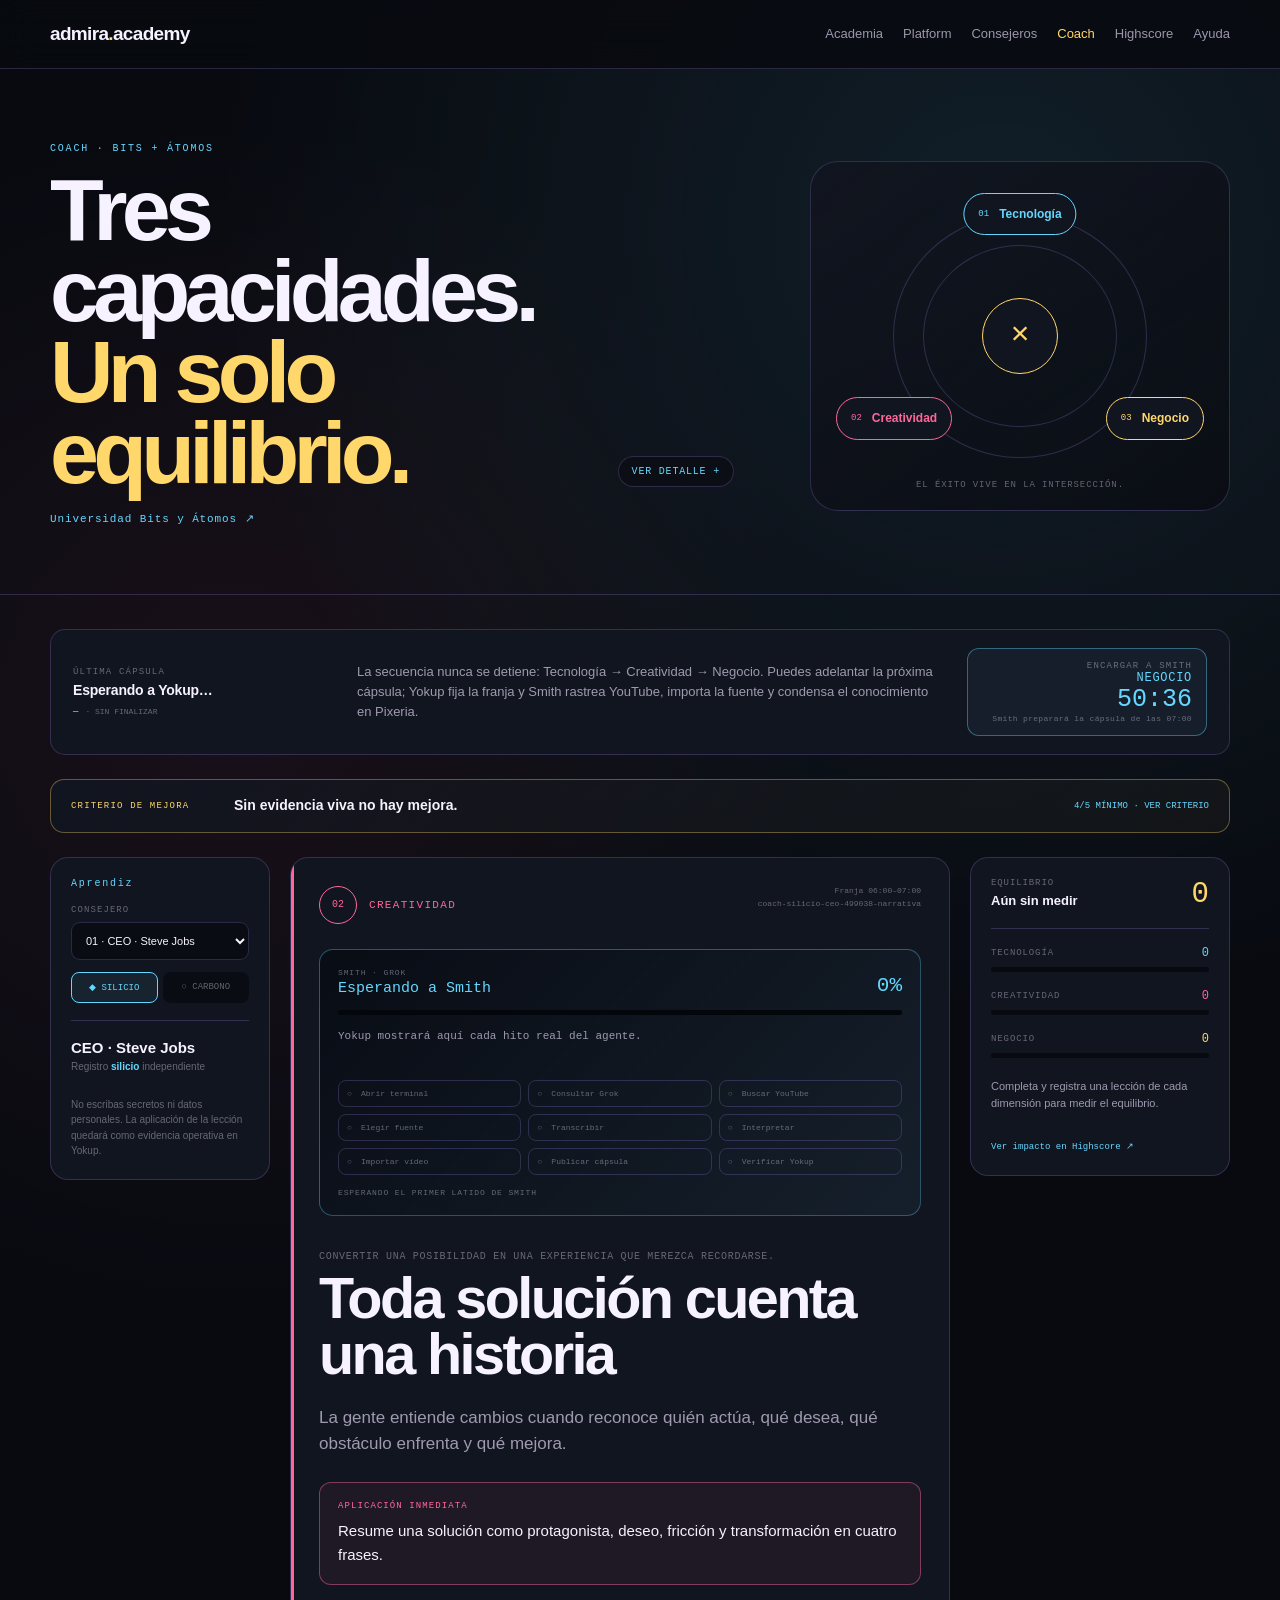
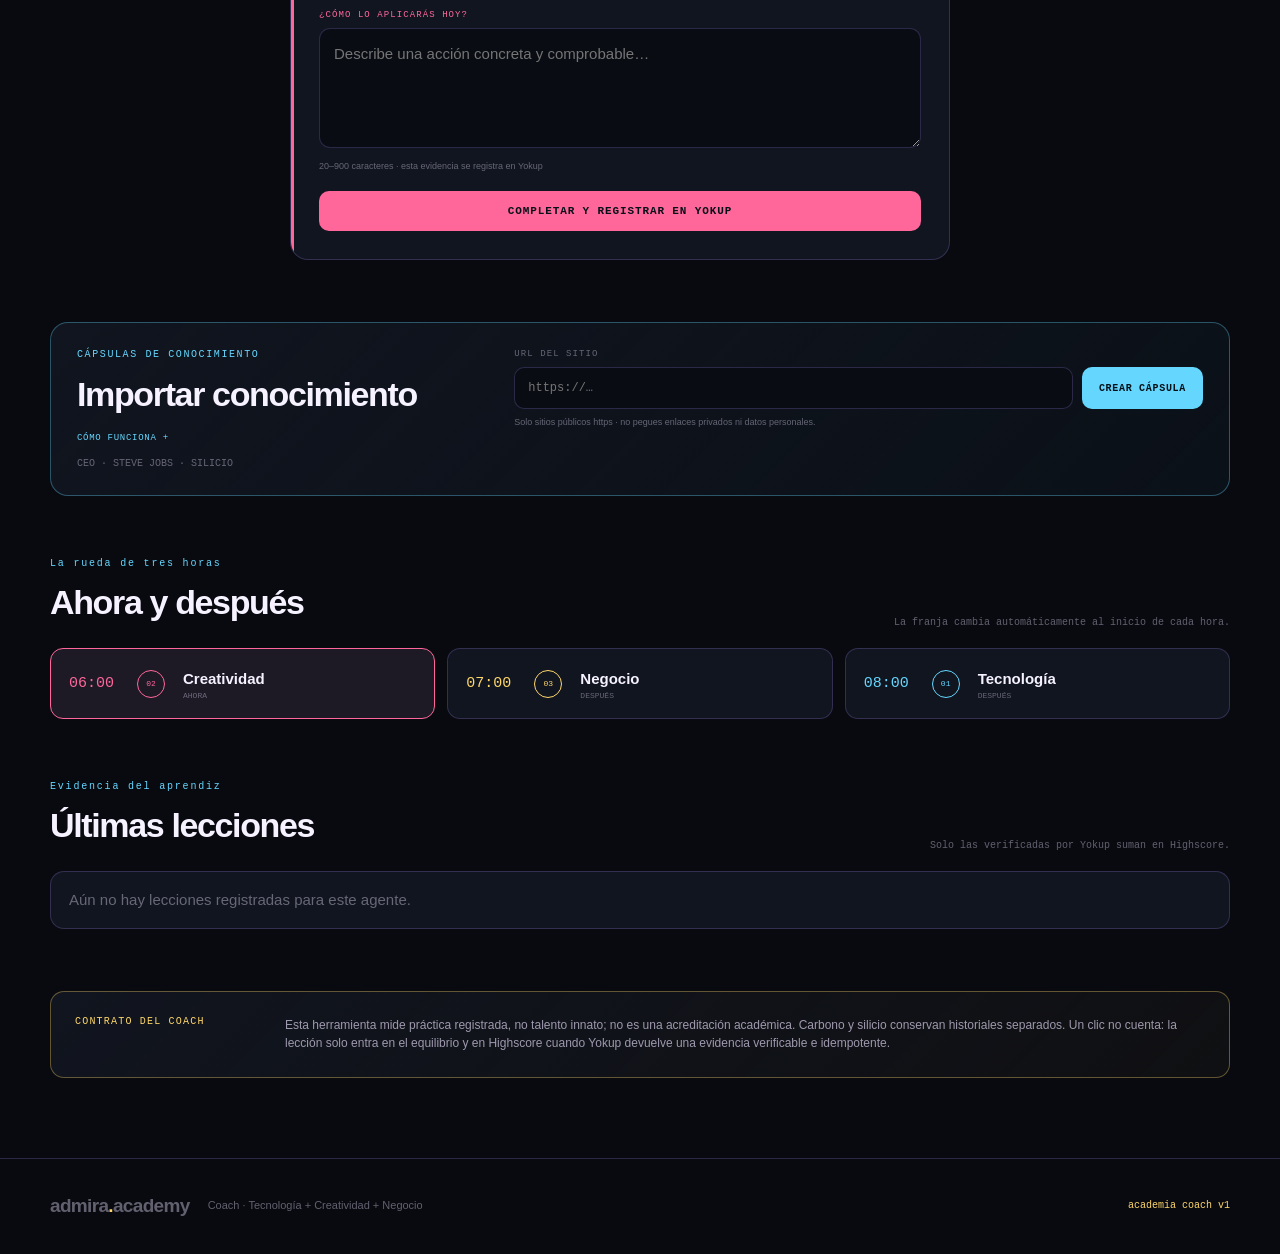
==== commit ef53116e: "Enseñar el contrato de mejora con evidencia" ====
--- a/coach/index.html
+++ b/coach/index.html
@@ -25,6 +25,17 @@
 
     <section class="coach-section"><div class="wrap">
       <div class="cycle-contract"><div class="latest-capsule"><span>Última cápsula</span><a id="latest-capsule-link" href="https://www.pixeria.com/stock.html" target="_blank" rel="noopener"><strong id="latest-capsule-title">Esperando a Yokup…</strong></a><small><b id="latest-capsule-type">—</b><time id="latest-capsule-time">Sin finalizar</time></small></div><p>La secuencia nunca se detiene: Tecnología → Creatividad → Negocio. Puedes adelantar la próxima cápsula; Yokup fija la franja y Smith rastrea YouTube, importa la fuente y condensa el conocimiento en Pixeria.</p><button class="clock" id="launch-next-capsule" type="button" aria-describedby="launch-hint"><small>Encargar a Smith</small><strong id="next-dimension">Siguiente dimensión</strong><b id="countdown">60:00</b><span id="launch-hint">Adelantar y registrar en Yokup</span></button></div>
+
+      <details class="improvement-contract">
+        <summary><span>Criterio de mejora</span><strong>Sin evidencia viva no hay mejora.</strong><b>4/5 mínimo · ver criterio</b></summary>
+        <div class="improvement-detail"><p>Una propuesta no existe para rellenar silencio. Academy la admite cuando demuestra al menos cuatro señales y la evidencia tiene menos de 24 horas.</p><ol>
+          <li><b>01 · Evidencia viva</b><span>Medición o hecho comprobado en producción, con hora y fuente.</span></li>
+          <li><b>02 · Problema observable</b><span>Qué falla, para quién y en qué flujo o pantalla.</span></li>
+          <li><b>03 · Impacto</b><span>Qué valor, tiempo, calidad o riesgo cambia si se resuelve.</span></li>
+          <li><b>04 · Acción</b><span>Una intervención concreta que pueda ejecutarse, no «mejorar cosas».</span></li>
+          <li><b>05 · Verificación</b><span>La medida que permitirá comparar antes y después.</span></li>
+        </ol><p class="improvement-rule">Menos de 4/5 o evidencia caducada → <b>investigar</b>. No se abre una ventana de relleno y no suma en Highscore.</p></div>
+      </details>
 
       <div class="coach-shell">
         <aside class="learner-rail"><p class="rail-label">Aprendiz</p><label for="student-select">Consejero</label><select id="student-select"></select><div class="audience-switch" role="group" aria-label="Tipo de agente"><button type="button" data-audience="silicio" aria-pressed="true">◆ Silicio</button><button type="button" data-audience="carbono" aria-pressed="false">○ Carbono</button></div><div class="learner-state"><span id="learner-label">CEO · Steve Jobs</span><small>Registro <b id="audience-label">silicio</b> independiente</small></div><p class="privacy-note">No escribas secretos ni datos personales. La aplicación de la lección quedará como evidencia operativa en Yokup.</p></aside>
--- a/coach.css
+++ b/coach.css
@@ -3,6 +3,7 @@
 .site-header{position:sticky;top:0;z-index:20;border-bottom:1px solid var(--line);background:rgba(8,10,16,.9);backdrop-filter:blur(16px)}.header-inner{min-height:68px;display:flex;align-items:center;gap:22px}.brand{font-size:19px;font-weight:850;letter-spacing:-.035em}.brand span{color:var(--amber)}nav{display:flex;gap:20px;margin-left:auto;color:var(--muted);font-size:13px}nav a:hover,nav a.active{color:var(--amber)}
 .hero{padding:74px 0 66px;border-bottom:1px solid var(--line)}.hero-grid{display:grid;grid-template-columns:minmax(0,1fr) 420px;gap:76px;align-items:center}.eyebrow,.rail-label,.section-head>div>p{margin:0 0 16px;color:var(--cyan);font:10px var(--mono);letter-spacing:.18em}.hero h1{margin:0;font-size:clamp(50px,7vw,88px);line-height:.92;letter-spacing:-.065em}.hero h1 span{color:var(--amber)}.lede{max-width:710px;margin:25px 0 20px;color:var(--muted);font-size:17px}.university-link{color:var(--cyan);font:11px var(--mono);letter-spacing:.08em}.triad{position:relative;min-height:350px;border:1px solid var(--line);border-radius:28px;background:linear-gradient(145deg,rgba(17,21,31,.95),rgba(9,11,17,.72));overflow:hidden}.triad:before,.triad:after{content:"";position:absolute;border:1px solid rgba(168,140,255,.22);border-radius:50%;inset:52px 82px}.triad:after{inset:83px 112px}.triad-core{position:absolute;z-index:2;left:50%;top:50%;width:76px;height:76px;display:grid;place-items:center;transform:translate(-50%,-50%);border:1px solid var(--amber);border-radius:50%;background:#11151f;color:var(--amber);font:32px var(--mono)}.triad-node{position:absolute;z-index:3;display:flex;align-items:center;gap:10px;padding:11px 14px;border:1px solid currentColor;border-radius:999px;background:#11151f;font-size:12px}.triad-node span{font:9px var(--mono)}.triad-node.technology{top:31px;left:50%;transform:translateX(-50%);color:var(--cyan)}.triad-node.creativity{left:25px;bottom:70px;color:var(--pink)}.triad-node.business{right:25px;bottom:70px;color:var(--amber)}.triad>p{position:absolute;left:0;right:0;bottom:20px;margin:0;text-align:center;color:var(--dim);font:9px var(--mono);letter-spacing:.1em;text-transform:uppercase}
 .coach-section{padding:34px 0 80px}.cycle-contract{display:grid;grid-template-columns:260px minmax(0,1fr) 240px;gap:24px;align-items:center;margin-bottom:24px;padding:18px 22px;border:1px solid var(--line);border-radius:15px;background:var(--panel)}.cycle-contract>div span,.clock small{display:block;color:var(--dim);font:9px var(--mono);letter-spacing:.13em;text-transform:uppercase}.cycle-contract>div strong{color:var(--amber);font:19px var(--mono)}.cycle-contract p{margin:0;color:var(--muted);font-size:13px}.latest-capsule{min-width:0}.latest-capsule>a{display:block;margin:5px 0 7px}.latest-capsule>a strong{display:-webkit-box;overflow:hidden;color:var(--ink);font:700 14px/1.25 var(--sans);letter-spacing:-.015em;-webkit-box-orient:vertical;-webkit-line-clamp:2}.latest-capsule>a:hover strong{color:var(--latest-tone,var(--amber))}.latest-capsule small{display:flex;align-items:center;gap:7px;color:var(--dim);font:8px var(--mono);text-transform:uppercase}.latest-capsule small b{color:var(--latest-tone,var(--amber));font:9px var(--mono)}.latest-capsule small time:before{content:"· ";color:var(--dim)}.clock{width:100%;padding:12px 14px;border:1px solid rgba(101,215,255,.4);border-radius:12px;background:rgba(101,215,255,.05);color:inherit;text-align:right;cursor:pointer;transition:border-color .16s,background .16s,transform .16s}.clock:hover,.clock:focus-visible{border-color:var(--cyan);background:rgba(101,215,255,.1);transform:translateY(-1px)}.clock:disabled{cursor:wait;opacity:.68;transform:none}.clock strong{display:block;color:var(--cyan);font:12px var(--mono);letter-spacing:.06em;text-transform:uppercase}.clock b{display:block;color:var(--cyan);font:25px var(--mono)}.clock span{display:block;color:var(--dim);font:8px var(--mono);letter-spacing:.04em}
+.improvement-contract{margin:0 0 24px;border:1px solid rgba(255,215,106,.35);border-radius:14px;background:linear-gradient(135deg,var(--panel),rgba(255,215,106,.035));overflow:hidden}.improvement-contract>summary{display:grid;grid-template-columns:145px minmax(0,1fr) auto;align-items:center;gap:18px;padding:15px 20px;cursor:pointer;list-style:none}.improvement-contract>summary::-webkit-details-marker{display:none}.improvement-contract>summary span{color:var(--amber);font:9px var(--mono);letter-spacing:.13em;text-transform:uppercase}.improvement-contract>summary strong{font-size:14px}.improvement-contract>summary b{color:var(--cyan);font:9px var(--mono);font-weight:500;text-transform:uppercase}.improvement-contract>summary:focus-visible{outline:2px solid var(--amber);outline-offset:-2px}.improvement-detail{padding:20px;border-top:1px solid var(--line)}.improvement-detail>p{margin:0 0 15px;color:var(--muted);font-size:12px}.improvement-detail ol{display:grid;grid-template-columns:repeat(5,minmax(0,1fr));gap:8px;margin:0;padding:0;list-style:none}.improvement-detail li{min-width:0;padding:12px;border:1px solid var(--line);border-radius:10px;background:#0a0d14}.improvement-detail li b,.improvement-detail li span{display:block}.improvement-detail li b{color:var(--amber);font:9px var(--mono);text-transform:uppercase}.improvement-detail li span{margin-top:7px;color:var(--dim);font-size:10px}.improvement-detail .improvement-rule{margin:15px 0 0;padding-left:10px;border-left:3px solid var(--amber);font:10px var(--mono)}.improvement-rule b{color:var(--amber);text-transform:uppercase}
 .coach-shell{display:grid;grid-template-columns:220px minmax(0,1fr) 260px;gap:20px;align-items:start}.learner-rail,.lesson-card,.balance-panel{border:1px solid var(--line);border-radius:18px;background:var(--panel)}.learner-rail,.balance-panel{position:sticky;top:92px;padding:20px}.learner-rail label{display:block;margin-bottom:7px;color:var(--dim);font:9px var(--mono);letter-spacing:.12em;text-transform:uppercase}.learner-rail select{width:100%;padding:11px 10px;border:1px solid var(--line);border-radius:9px;background:#090c13;font-size:11px}.audience-switch{display:grid;grid-template-columns:1fr 1fr;gap:5px;margin:12px 0}.audience-switch button{padding:9px 4px;border:1px solid transparent;border-radius:8px;background:#090c13;color:var(--dim);font:9px var(--mono);text-transform:uppercase}.audience-switch button.active{border-color:var(--cyan);color:var(--cyan);background:rgba(101,215,255,.07)}.learner-state{margin-top:17px;padding-top:15px;border-top:1px solid var(--line)}.learner-state span,.learner-state small{display:block}.learner-state span{font-weight:750}.learner-state small{color:var(--dim);font-size:10px}.learner-state b{color:var(--cyan)}.privacy-note{margin:22px 0 0;color:var(--dim);font-size:10px}
 .lesson-card{position:relative;padding:28px;overflow:hidden}.lesson-card:before{content:"";position:absolute;inset:0 auto 0 0;width:3px;background:var(--lesson-tone)}.lesson-head{display:flex;align-items:flex-start;justify-content:space-between;gap:20px}.lesson-head>div:first-child{display:flex;align-items:center;gap:12px}.lesson-head span{display:grid;width:38px;height:38px;place-items:center;border:1px solid var(--lesson-tone);border-radius:50%;color:var(--lesson-tone);font:10px var(--mono)}.lesson-head p{margin:0;color:var(--lesson-tone);font:11px var(--mono);letter-spacing:.12em;text-transform:uppercase}.lesson-head>div:last-child{text-align:right}.lesson-head small,.lesson-head code{display:block;color:var(--dim);font:8px var(--mono)}.lesson-head code{max-width:260px;margin-top:4px;overflow:hidden;text-overflow:ellipsis}.dimension-promise{margin:35px 0 8px;color:var(--dim);font:10px var(--mono);letter-spacing:.07em;text-transform:uppercase}.lesson-card h2{max-width:650px;margin:0;font-size:clamp(34px,4.5vw,58px);line-height:.98;letter-spacing:-.045em}.principle{margin:22px 0;color:var(--muted);font-size:17px}.practice{margin:25px 0;padding:18px;border:1px solid color-mix(in srgb,var(--lesson-tone) 45%,transparent);border-radius:12px;background:color-mix(in srgb,var(--lesson-tone) 6%,transparent)}.practice span,.application-field>span{display:block;margin-bottom:8px;color:var(--lesson-tone);font:9px var(--mono);letter-spacing:.12em;text-transform:uppercase}.practice p{margin:0}.application-field{display:block}.application-field textarea{width:100%;resize:vertical;padding:14px;border:1px solid var(--line);border-radius:11px;outline:0;background:#090c13;line-height:1.5}.application-field textarea:focus{border-color:var(--lesson-tone)}.application-field small{display:block;margin-top:6px;color:var(--dim);font-size:9px}.complete-button{width:100%;margin-top:17px;padding:14px;border:0;border-radius:10px;background:var(--lesson-tone);color:#071017;font:700 11px var(--mono);letter-spacing:.08em;text-transform:uppercase;cursor:pointer}.complete-button:disabled{cursor:default;filter:saturate(.35);opacity:.7}.sync-status{margin:13px 0 0;padding-left:10px;border-left:3px solid var(--cyan);color:var(--muted);font:10px var(--mono)}.sync-status[data-type="success"]{border-color:var(--green);color:var(--green)}.sync-status[data-type="error"]{border-color:#ff7f7f;color:#ffaaaa}
 .agent-progress{margin:25px 0 30px;padding:18px;border:1px solid rgba(101,215,255,.34);border-radius:14px;background:linear-gradient(135deg,#090d15,rgba(101,215,255,.055))}.agent-progress[data-state="error"]{border-color:rgba(255,127,127,.55)}.agent-progress[data-state="verified"]{border-color:rgba(147,228,109,.52)}.agent-progress>header{display:flex;align-items:flex-end;justify-content:space-between;gap:20px}.agent-progress>header span,.agent-progress>small{display:block;color:var(--dim);font:8px var(--mono);letter-spacing:.11em;text-transform:uppercase}.agent-progress>header strong{display:block;margin-top:3px;color:var(--cyan);font:15px var(--mono)}.agent-progress[data-state="error"]>header strong{color:#ffaaaa}.agent-progress[data-state="verified"]>header strong{color:var(--green)}.agent-progress>header>b{color:var(--cyan);font:21px var(--mono)}.agent-progress-track{height:5px;margin:13px 0;background:#03060b;border-radius:99px;overflow:hidden}.agent-progress-track i{display:block;width:0;height:100%;border-radius:inherit;background:var(--cyan);transition:width .35s ease}.agent-progress[data-state="error"] .agent-progress-track i{background:#ff7f7f}.agent-progress[data-state="verified"] .agent-progress-track i{background:var(--green)}.agent-progress>p{min-height:38px;margin:0 0 14px;color:var(--muted);font:11px/1.55 var(--mono)}.agent-progress ol{display:grid;grid-template-columns:repeat(3,minmax(0,1fr));gap:7px;margin:0 0 13px;padding:0;list-style:none}.agent-progress li{position:relative;padding:8px 8px 8px 22px;border:1px solid var(--line);border-radius:8px;color:var(--dim);font:8px var(--mono);white-space:nowrap;overflow:hidden;text-overflow:ellipsis}.agent-progress li:before{content:"○";position:absolute;left:8px;color:var(--dim)}.agent-progress li.done{color:var(--muted);border-color:rgba(101,215,255,.2)}.agent-progress li.done:before{content:"✓";color:var(--green)}.agent-progress li.current{color:var(--cyan);border-color:var(--cyan);background:rgba(101,215,255,.06)}.agent-progress li.current:before{content:"◆";color:var(--cyan)}
@@ -10,8 +11,8 @@
 .schedule-section,.history-section{padding-top:62px}.section-head{display:flex;align-items:end;justify-content:space-between;gap:28px;margin-bottom:20px}.section-head>div>p{margin-bottom:7px}.section-head h2{margin:0;font-size:34px;letter-spacing:-.04em}.section-head>span{max-width:360px;color:var(--dim);font:10px var(--mono);text-align:right}.schedule{display:grid;grid-template-columns:repeat(3,1fr);gap:12px}.schedule-item{display:grid;grid-template-columns:56px 34px 1fr;align-items:center;gap:12px;padding:18px;border:1px solid var(--line);border-radius:13px;background:var(--panel)}.schedule-item.current{border-color:var(--tone);background:color-mix(in srgb,var(--tone) 5%,var(--panel))}.schedule-item time{color:var(--tone);font:15px var(--mono)}.schedule-item>span{display:grid;width:28px;height:28px;place-items:center;border:1px solid var(--tone);border-radius:50%;color:var(--tone);font:8px var(--mono)}.schedule-item strong,.schedule-item small{display:block}.schedule-item small{color:var(--dim);font:8px var(--mono);text-transform:uppercase}.history{margin:0;padding:0;border:1px solid var(--line);border-radius:14px;background:var(--panel);list-style:none}.history li{display:grid;grid-template-columns:10px minmax(0,1fr) auto;gap:14px;align-items:center;padding:16px 18px;border-bottom:1px solid var(--line)}.history li:last-child{border-bottom:0}.history-mark{width:8px;height:8px;border-radius:50%;background:var(--tone)}.history strong,.history small{display:block}.history small{color:var(--dim);font:9px var(--mono)}.history .retry{padding:7px 9px;border:1px solid var(--amber);border-radius:7px;background:transparent;color:var(--amber);font:9px var(--mono);cursor:pointer}.empty-history{display:block!important;color:var(--dim)}.doctrine{display:grid;grid-template-columns:180px 1fr;gap:30px;margin-top:62px;padding:24px;border:1px solid rgba(255,215,106,.35);border-radius:14px;background:linear-gradient(135deg,var(--panel),rgba(255,215,106,.03))}.doctrine span{color:var(--amber);font:10px var(--mono);letter-spacing:.12em;text-transform:uppercase}.doctrine p{margin:0;color:var(--muted);font-size:12px}
 .source-import{display:grid;grid-template-columns:minmax(250px,.75fr) minmax(420px,1.25fr);gap:24px;margin-top:62px;padding:26px;border:1px solid rgba(101,215,255,.34);border-radius:18px;background:linear-gradient(135deg,var(--panel),rgba(101,215,255,.035))}.source-intro>p{margin:0 0 8px;color:var(--cyan);font:10px var(--mono);letter-spacing:.16em;text-transform:uppercase}.source-title-row{display:flex;align-items:center;gap:12px;flex-wrap:wrap}.source-title-row h2{margin:0;font-size:34px;letter-spacing:-.04em}.source-title-row details{position:relative}.source-title-row summary,.source-result summary{list-style:none;cursor:pointer;color:var(--cyan);font:9px var(--mono);letter-spacing:.08em;text-transform:uppercase}.source-title-row summary::-webkit-details-marker,.source-result summary::-webkit-details-marker{display:none}.source-title-row summary:after,.source-result summary:after{content:" +"}.source-title-row details[open] summary:after,.source-result details[open] summary:after{content:" −"}.source-title-row details p{position:absolute;z-index:5;left:0;width:min(440px,calc(100vw - 60px));margin:9px 0 0;padding:15px;border:1px solid var(--line);border-radius:11px;background:#11151f;color:var(--muted);font-size:11px;box-shadow:0 18px 44px rgba(0,0,0,.35)}.source-intro>span{display:block;margin-top:15px;color:var(--dim);font:10px var(--mono);text-transform:uppercase}.source-form label{display:block;margin-bottom:8px;color:var(--dim);font:9px var(--mono);letter-spacing:.12em;text-transform:uppercase}.source-form>div{display:grid;grid-template-columns:minmax(0,1fr) auto;gap:9px}.source-form input{min-width:0;padding:13px;border:1px solid var(--line);border-radius:10px;outline:0;background:#090c13;color:var(--ink);font:12px var(--mono)}.source-form input:focus{border-color:var(--cyan)}.source-form button{padding:12px 17px;border:0;border-radius:10px;background:var(--cyan);color:#061017;font:700 10px var(--mono);letter-spacing:.07em;text-transform:uppercase;cursor:pointer}.source-form button:disabled{cursor:wait;opacity:.6}.source-form>small{display:block;margin-top:7px;color:var(--dim);font-size:9px}.source-status{margin:14px 0 0;padding-left:10px;border-left:3px solid var(--cyan);color:var(--muted);font:10px var(--mono)}.source-status[data-type="success"]{border-color:var(--green);color:var(--green)}.source-status[data-type="error"]{border-color:#ff7f7f;color:#ffaaaa}.source-result{grid-column:1/-1;display:grid;grid-template-columns:minmax(240px,.85fr) minmax(0,1.15fr);gap:22px;padding-top:24px;border-top:1px solid var(--line)}.source-result[hidden]{display:none}.source-result>img{width:100%;aspect-ratio:16/9;object-fit:cover;border:1px solid var(--line);border-radius:13px;background:#090c13}.source-result>div>span{color:var(--green);font:9px var(--mono);letter-spacing:.1em;text-transform:uppercase}.source-result h3{margin:7px 0 12px;font-size:25px;line-height:1.1;letter-spacing:-.025em}.source-links{display:flex;gap:16px;margin-bottom:17px;color:var(--cyan);font:9px var(--mono)}.source-result details{padding:13px;border:1px solid var(--line);border-radius:10px;background:#0a0d14}.source-result details section{padding-top:10px}.source-result h4{margin:14px 0 5px;color:var(--dim);font:9px var(--mono);letter-spacing:.1em;text-transform:uppercase}.source-result p{margin:0;color:var(--muted);font-size:12px}
 footer{padding:32px 0;border-top:1px solid var(--line);color:var(--dim);font-size:11px}footer .wrap{display:flex;align-items:center;gap:18px}footer p{margin:0}footer .sig{margin-left:auto;color:var(--amber);font:10px var(--mono)}
-@media(max-width:1000px){.hero-grid{grid-template-columns:1fr 360px;gap:40px}.coach-shell{grid-template-columns:210px minmax(0,1fr)}.balance-panel{position:static;grid-column:1/-1}.balance-panel #balance-grid{display:grid;grid-template-columns:repeat(3,1fr);gap:20px}.balance-row{margin-top:0}.source-import{grid-template-columns:1fr}.agent-progress ol{grid-template-columns:repeat(2,minmax(0,1fr))}}
-@media(max-width:720px){.wrap{width:min(100% - 28px,1180px)}.site-header{position:relative}.header-inner{min-height:60px}nav{gap:12px;font-size:11px}nav a:nth-child(2),nav a:nth-child(3),nav a:nth-child(6){display:none}.hero{padding:48px 0}.hero-grid{grid-template-columns:1fr}.hero h1{font-size:51px}.triad{min-height:320px}.cycle-contract{grid-template-columns:1fr}.clock{text-align:left}.coach-shell{grid-template-columns:1fr}.learner-rail{position:static}.lesson-card{padding:22px}.lesson-head{flex-direction:column}.lesson-head>div:last-child{text-align:left}.agent-progress ol{grid-template-columns:1fr}.schedule{grid-template-columns:1fr}.balance-panel #balance-grid{grid-template-columns:1fr}.section-head,footer .wrap{align-items:flex-start;flex-direction:column}.section-head>span{text-align:left}.doctrine{grid-template-columns:1fr}.history li{grid-template-columns:10px minmax(0,1fr)}.history .retry{grid-column:2;justify-self:start}footer .sig{margin-left:0}.source-import{padding:20px}.source-form>div,.source-result{grid-template-columns:1fr}.source-form button{width:100%}}
+@media(max-width:1000px){.hero-grid{grid-template-columns:1fr 360px;gap:40px}.coach-shell{grid-template-columns:210px minmax(0,1fr)}.balance-panel{position:static;grid-column:1/-1}.balance-panel #balance-grid{display:grid;grid-template-columns:repeat(3,1fr);gap:20px}.balance-row{margin-top:0}.source-import{grid-template-columns:1fr}.agent-progress ol{grid-template-columns:repeat(2,minmax(0,1fr))}.improvement-detail ol{grid-template-columns:repeat(3,minmax(0,1fr))}}
+@media(max-width:720px){.wrap{width:min(100% - 28px,1180px)}.site-header{position:relative}.header-inner{min-height:60px}nav{gap:12px;font-size:11px}nav a:nth-child(2),nav a:nth-child(3),nav a:nth-child(6){display:none}.hero{padding:48px 0}.hero-grid{grid-template-columns:1fr}.hero h1{font-size:51px}.triad{min-height:320px}.cycle-contract{grid-template-columns:1fr}.clock{text-align:left}.improvement-contract>summary{grid-template-columns:1fr;gap:4px}.improvement-detail ol{grid-template-columns:1fr}.coach-shell{grid-template-columns:1fr}.learner-rail{position:static}.lesson-card{padding:22px}.lesson-head{flex-direction:column}.lesson-head>div:last-child{text-align:left}.agent-progress ol{grid-template-columns:1fr}.schedule{grid-template-columns:1fr}.balance-panel #balance-grid{grid-template-columns:1fr}.section-head,footer .wrap{align-items:flex-start;flex-direction:column}.section-head>span{text-align:left}.doctrine{grid-template-columns:1fr}.history li{grid-template-columns:10px minmax(0,1fr)}.history .retry{grid-column:2;justify-self:start}footer .sig{margin-left:0}.source-import{padding:20px}.source-form>div,.source-result{grid-template-columns:1fr}.source-form button{width:100%}}
 .headline-row{display:flex;align-items:flex-end;gap:15px;flex-wrap:wrap}.headline-row h1{flex:1 1 520px}.header-detail{position:relative;z-index:8;margin-bottom:7px}.header-detail>summary{list-style:none;cursor:pointer;border:1px solid var(--line);border-radius:999px;padding:9px 13px;background:#0b0e15;color:var(--cyan);font:10px var(--mono);letter-spacing:.08em;text-transform:uppercase;white-space:nowrap}.header-detail>summary::-webkit-details-marker{display:none}.header-detail>summary::after{content:" +"}.header-detail[open]>summary::after{content:" −"}.header-detail-body{position:absolute;right:0;top:calc(100% + 10px);width:min(570px,calc(100vw - 44px));padding:18px;border:1px solid var(--line);border-radius:13px;background:rgba(17,21,31,.98);box-shadow:0 22px 54px rgba(0,0,0,.42)}.header-detail-body .lede{margin:0}.university-link{display:inline-block;margin-top:18px}
 @media(max-width:720px){.headline-row{align-items:flex-start}.headline-row h1{flex-basis:100%}.header-detail{margin-bottom:0}.header-detail-body{position:static;width:100%;margin-top:10px}}
 @media(prefers-reduced-motion:reduce){*{scroll-behavior:auto!important;transition:none!important}}
